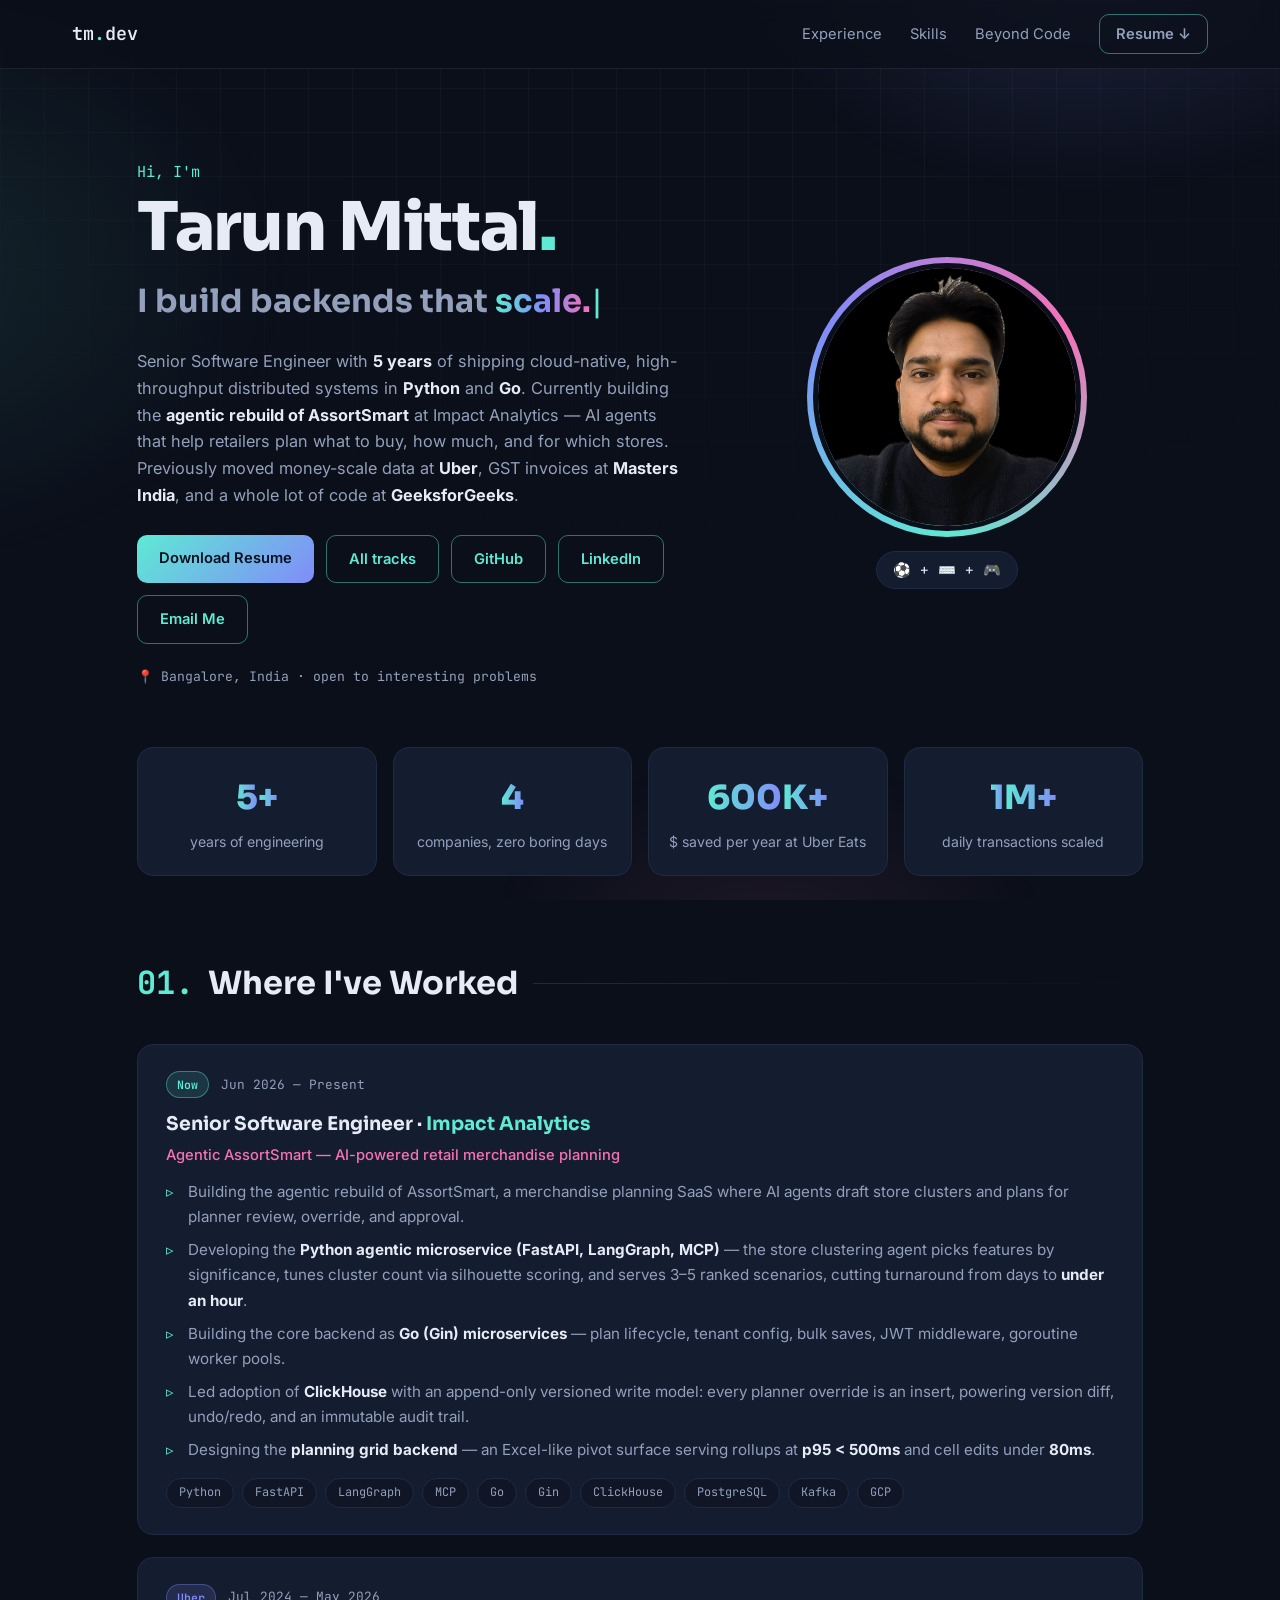
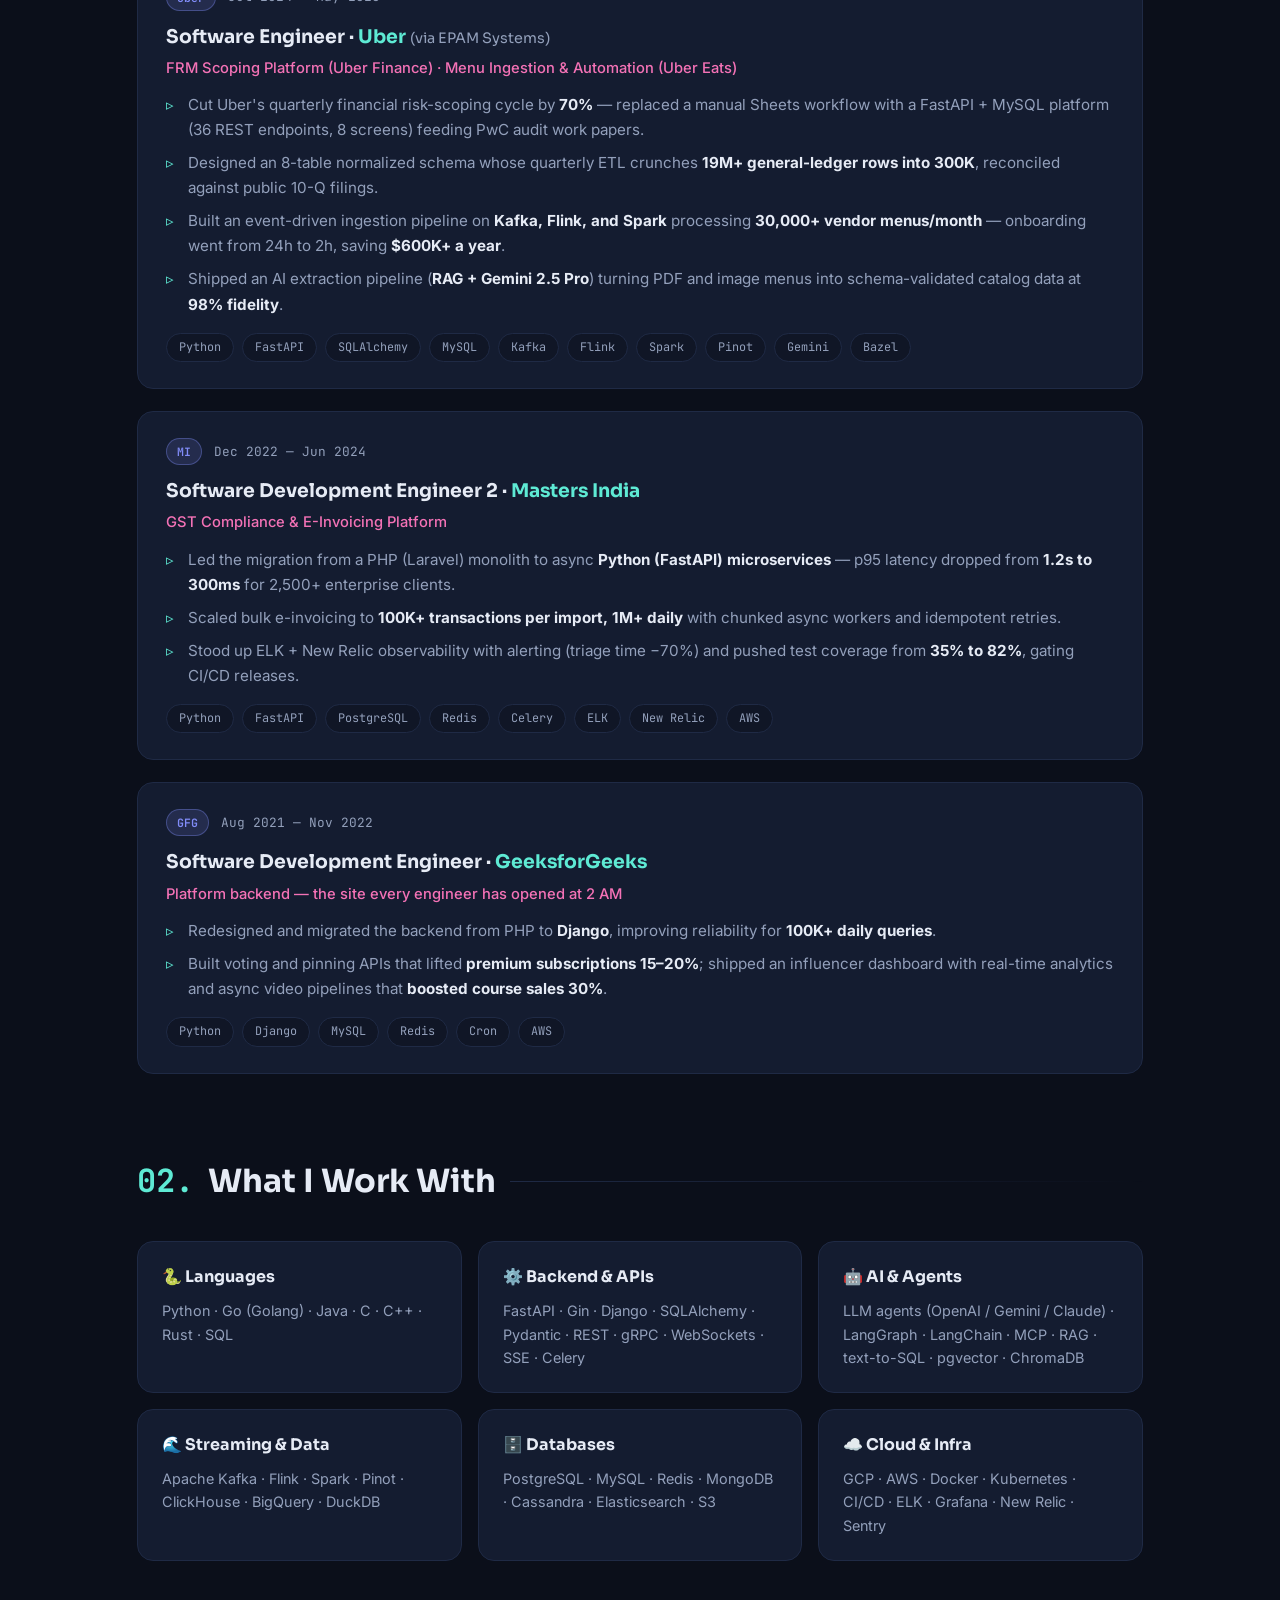
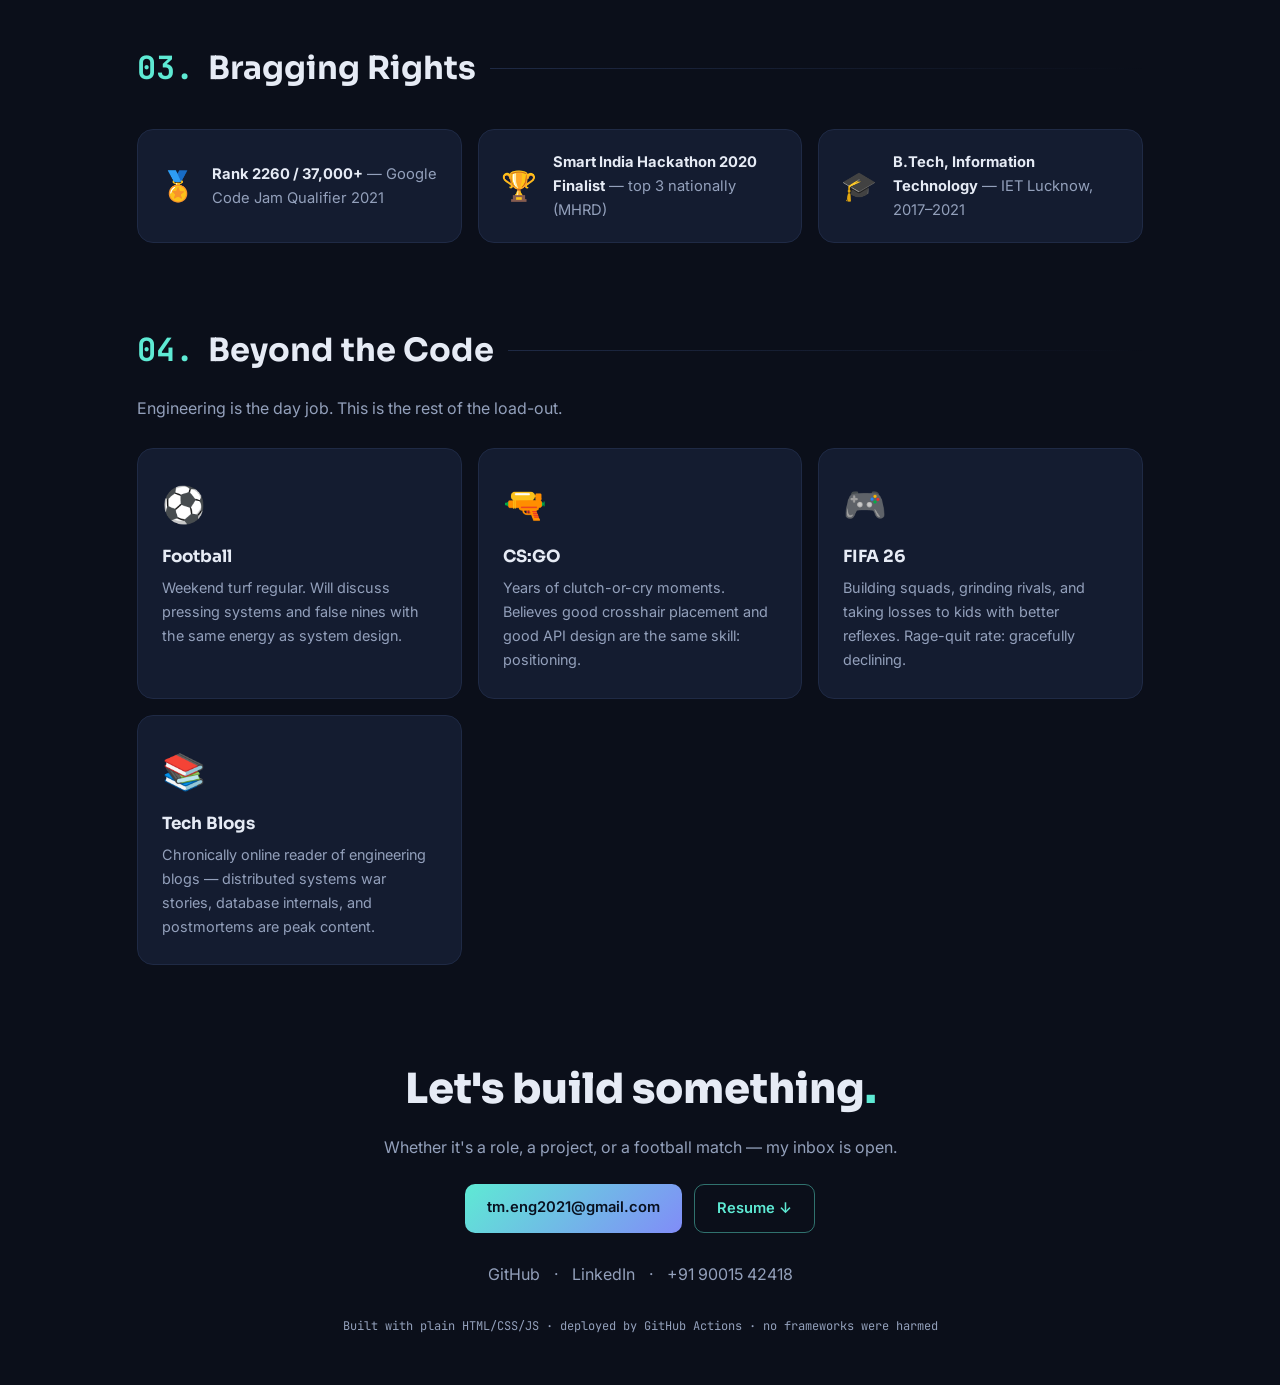
==== index.html @ 036f9948 "Sync personal site resumes with v2, Java, and PyGo XYZ. Refresh the main download to the hardened v2" ====
<!DOCTYPE html>
<html lang="en">
<head>
  <meta charset="UTF-8" />
  <meta name="viewport" content="width=device-width, initial-scale=1.0" />
  <title>Tarun Mittal — Senior Software Engineer</title>
  <meta name="description" content="Tarun Mittal, Senior Software Engineer. Python & Go microservices, event-driven systems, agentic AI. Building the agentic rebuild of AssortSmart at Impact Analytics. Previously Uber, Masters India, GeeksforGeeks." />
  <meta property="og:title" content="Tarun Mittal — Senior Software Engineer" />
  <meta property="og:description" content="Python & Go microservices, distributed systems, agentic AI. Football on weekends, CS:GO at night." />
  <meta property="og:type" content="website" />
  <link rel="preconnect" href="https://fonts.googleapis.com" />
  <link rel="preconnect" href="https://fonts.gstatic.com" crossorigin />
  <link href="https://fonts.googleapis.com/css2?family=Sora:wght@400;600;700;800&family=Inter:wght@400;500;600&family=JetBrains+Mono:wght@400;600&display=swap" rel="stylesheet" />
  <link rel="stylesheet" href="styles.css" />
  <link rel="icon" href="data:image/svg+xml,<svg xmlns='http://www.w3.org/2000/svg' viewBox='0 0 100 100'><text y='.9em' font-size='90'>⚡</text></svg>" />
</head>
<body>
  <div class="bg-mesh" aria-hidden="true"></div>

  <!-- ============ NAV ============ -->
  <nav class="nav">
    <a href="#top" class="nav-logo mono">tm<span class="accent">.</span>dev</a>
    <div class="nav-links">
      <a href="#experience">Experience</a>
      <a href="#skills">Skills</a>
      <a href="#beyond">Beyond Code</a>
      <a href="assets/Tarun_Mittal_Resume.pdf" download="Tarun_Mittal_SSE_5yr_v2.pdf" class="btn btn-small">Resume ↓</a>
    </div>
  </nav>

  <!-- ============ HERO ============ -->
  <header class="hero" id="top">
    <div class="hero-text reveal">
      <p class="mono kicker">Hi, I'm</p>
      <h1>Tarun Mittal<span class="accent">.</span></h1>
      <h2 class="hero-sub">I build backends that <span class="gradient-text" id="typed">scale</span><span class="cursor">|</span></h2>
      <p class="hero-blurb">
        Senior Software Engineer with <strong>5 years</strong> of shipping cloud-native, high-throughput
        distributed systems in <strong>Python</strong> and <strong>Go</strong>. Currently building the
        <strong>agentic rebuild of AssortSmart</strong> at Impact Analytics — AI agents that help retailers
        plan what to buy, how much, and for which stores. Previously moved money-scale data at
        <strong>Uber</strong>, GST invoices at <strong>Masters India</strong>, and a whole lot of
        code at <strong>GeeksforGeeks</strong>.
      </p>
      <div class="hero-cta">
        <a class="btn btn-primary" href="assets/Tarun_Mittal_Resume.pdf" download="Tarun_Mittal_SSE_5yr_v2.pdf">Download Resume</a>
        <a class="btn" href="https://tm-dev-pro.github.io/final-resume/" target="_blank" rel="noopener">All tracks</a>
        <a class="btn" href="https://github.com/TM-DEV-PRO" target="_blank" rel="noopener">GitHub</a>
        <a class="btn" href="https://www.linkedin.com/in/t-mittal/" target="_blank" rel="noopener">LinkedIn</a>
        <a class="btn" href="mailto:tm.eng2021@gmail.com">Email Me</a>
      </div>
      <p class="mono hero-loc">📍 Bangalore, India · open to interesting problems</p>
    </div>
    <div class="hero-photo reveal">
      <div class="photo-ring">
        <img src="assets/profile.jpg" alt="Tarun Mittal" onerror="this.onerror=null;this.src='assets/avatar.svg'" />
      </div>
      <div class="photo-badge mono">⚽ + ⌨️ + 🎮</div>
    </div>
  </header>

  <!-- ============ STATS STRIP ============ -->
  <section class="stats reveal">
    <div class="stat"><span class="stat-num" data-count="5">0</span><span class="stat-plus">+</span><p>years of engineering</p></div>
    <div class="stat"><span class="stat-num" data-count="4">0</span><p>companies, zero boring days</p></div>
    <div class="stat"><span class="stat-num" data-count="600">0</span><span class="stat-plus">K+</span><p>$ saved per year at Uber Eats</p></div>
    <div class="stat"><span class="stat-num" data-count="1">0</span><span class="stat-plus">M+</span><p>daily transactions scaled</p></div>
  </section>

  <!-- ============ EXPERIENCE ============ -->
  <section id="experience" class="section">
    <h3 class="section-title"><span class="mono accent">01.</span> Where I've Worked</h3>

    <div class="timeline">

      <article class="tl-card reveal">
        <div class="tl-meta">
          <span class="tl-badge current">Now</span>
          <span class="mono tl-date">Jun 2026 — Present</span>
        </div>
        <h4>Senior Software Engineer · <span class="accent">Impact Analytics</span></h4>
        <p class="tl-project">Agentic AssortSmart — AI-powered retail merchandise planning</p>
        <ul>
          <li>Building the agentic rebuild of AssortSmart, a merchandise planning SaaS where AI agents draft store clusters and plans for planner review, override, and approval.</li>
          <li>Developing the <strong>Python agentic microservice (FastAPI, LangGraph, MCP)</strong> — the store clustering agent picks features by significance, tunes cluster count via silhouette scoring, and serves 3–5 ranked scenarios, cutting turnaround from days to <strong>under an hour</strong>.</li>
          <li>Building the core backend as <strong>Go (Gin) microservices</strong> — plan lifecycle, tenant config, bulk saves, JWT middleware, goroutine worker pools.</li>
          <li>Led adoption of <strong>ClickHouse</strong> with an append-only versioned write model: every planner override is an insert, powering version diff, undo/redo, and an immutable audit trail.</li>
          <li>Designing the <strong>planning grid backend</strong> — an Excel-like pivot surface serving rollups at <strong>p95 &lt; 500ms</strong> and cell edits under <strong>80ms</strong>.</li>
        </ul>
        <div class="chips">
          <span>Python</span><span>FastAPI</span><span>LangGraph</span><span>MCP</span><span>Go</span><span>Gin</span><span>ClickHouse</span><span>PostgreSQL</span><span>Kafka</span><span>GCP</span>
        </div>
      </article>

      <article class="tl-card reveal">
        <div class="tl-meta">
          <span class="tl-badge">Uber</span>
          <span class="mono tl-date">Jul 2024 — May 2026</span>
        </div>
        <h4>Software Engineer · <span class="accent">Uber</span> <span class="tl-via">(via EPAM Systems)</span></h4>
        <p class="tl-project">FRM Scoping Platform (Uber Finance) · Menu Ingestion &amp; Automation (Uber Eats)</p>
        <ul>
          <li>Cut Uber's quarterly financial risk-scoping cycle by <strong>70%</strong> — replaced a manual Sheets workflow with a FastAPI + MySQL platform (36 REST endpoints, 8 screens) feeding PwC audit work papers.</li>
          <li>Designed an 8-table normalized schema whose quarterly ETL crunches <strong>19M+ general-ledger rows into 300K</strong>, reconciled against public 10-Q filings.</li>
          <li>Built an event-driven ingestion pipeline on <strong>Kafka, Flink, and Spark</strong> processing <strong>30,000+ vendor menus/month</strong> — onboarding went from 24h to 2h, saving <strong>$600K+ a year</strong>.</li>
          <li>Shipped an AI extraction pipeline (<strong>RAG + Gemini 2.5 Pro</strong>) turning PDF and image menus into schema-validated catalog data at <strong>98% fidelity</strong>.</li>
        </ul>
        <div class="chips">
          <span>Python</span><span>FastAPI</span><span>SQLAlchemy</span><span>MySQL</span><span>Kafka</span><span>Flink</span><span>Spark</span><span>Pinot</span><span>Gemini</span><span>Bazel</span>
        </div>
      </article>

      <article class="tl-card reveal">
        <div class="tl-meta">
          <span class="tl-badge">MI</span>
          <span class="mono tl-date">Dec 2022 — Jun 2024</span>
        </div>
        <h4>Software Development Engineer 2 · <span class="accent">Masters India</span></h4>
        <p class="tl-project">GST Compliance &amp; E-Invoicing Platform</p>
        <ul>
          <li>Led the migration from a PHP (Laravel) monolith to async <strong>Python (FastAPI) microservices</strong> — p95 latency dropped from <strong>1.2s to 300ms</strong> for 2,500+ enterprise clients.</li>
          <li>Scaled bulk e-invoicing to <strong>100K+ transactions per import, 1M+ daily</strong> with chunked async workers and idempotent retries.</li>
          <li>Stood up ELK + New Relic observability with alerting (triage time −70%) and pushed test coverage from <strong>35% to 82%</strong>, gating CI/CD releases.</li>
        </ul>
        <div class="chips">
          <span>Python</span><span>FastAPI</span><span>PostgreSQL</span><span>Redis</span><span>Celery</span><span>ELK</span><span>New Relic</span><span>AWS</span>
        </div>
      </article>

      <article class="tl-card reveal">
        <div class="tl-meta">
          <span class="tl-badge">GFG</span>
          <span class="mono tl-date">Aug 2021 — Nov 2022</span>
        </div>
        <h4>Software Development Engineer · <span class="accent">GeeksforGeeks</span></h4>
        <p class="tl-project">Platform backend — the site every engineer has opened at 2 AM</p>
        <ul>
          <li>Redesigned and migrated the backend from PHP to <strong>Django</strong>, improving reliability for <strong>100K+ daily queries</strong>.</li>
          <li>Built voting and pinning APIs that lifted <strong>premium subscriptions 15–20%</strong>; shipped an influencer dashboard with real-time analytics and async video pipelines that <strong>boosted course sales 30%</strong>.</li>
        </ul>
        <div class="chips">
          <span>Python</span><span>Django</span><span>MySQL</span><span>Redis</span><span>Cron</span><span>AWS</span>
        </div>
      </article>

    </div>
  </section>

  <!-- ============ SKILLS ============ -->
  <section id="skills" class="section">
    <h3 class="section-title"><span class="mono accent">02.</span> What I Work With</h3>
    <div class="skills-grid">
      <div class="skill-card reveal">
        <h5>🐍 Languages</h5>
        <p>Python · Go (Golang) · Java · C · C++ · Rust · SQL</p>
      </div>
      <div class="skill-card reveal">
        <h5>⚙️ Backend &amp; APIs</h5>
        <p>FastAPI · Gin · Django · SQLAlchemy · Pydantic · REST · gRPC · WebSockets · SSE · Celery</p>
      </div>
      <div class="skill-card reveal">
        <h5>🤖 AI &amp; Agents</h5>
        <p>LLM agents (OpenAI / Gemini / Claude) · LangGraph · LangChain · MCP · RAG · text-to-SQL · pgvector · ChromaDB</p>
      </div>
      <div class="skill-card reveal">
        <h5>🌊 Streaming &amp; Data</h5>
        <p>Apache Kafka · Flink · Spark · Pinot · ClickHouse · BigQuery · DuckDB</p>
      </div>
      <div class="skill-card reveal">
        <h5>🗄️ Databases</h5>
        <p>PostgreSQL · MySQL · Redis · MongoDB · Cassandra · Elasticsearch · S3</p>
      </div>
      <div class="skill-card reveal">
        <h5>☁️ Cloud &amp; Infra</h5>
        <p>GCP · AWS · Docker · Kubernetes · CI/CD · ELK · Grafana · New Relic · Sentry</p>
      </div>
    </div>
  </section>

  <!-- ============ ACHIEVEMENTS ============ -->
  <section class="section">
    <h3 class="section-title"><span class="mono accent">03.</span> Bragging Rights</h3>
    <div class="achievements">
      <div class="ach-card reveal">
        <span class="ach-emoji">🏅</span>
        <p><strong>Rank 2260 / 37,000+</strong> — Google Code Jam Qualifier 2021</p>
      </div>
      <div class="ach-card reveal">
        <span class="ach-emoji">🏆</span>
        <p><strong>Smart India Hackathon 2020 Finalist</strong> — top 3 nationally (MHRD)</p>
      </div>
      <div class="ach-card reveal">
        <span class="ach-emoji">🎓</span>
        <p><strong>B.Tech, Information Technology</strong> — IET Lucknow, 2017–2021</p>
      </div>
    </div>
  </section>

  <!-- ============ BEYOND CODE ============ -->
  <section id="beyond" class="section">
    <h3 class="section-title"><span class="mono accent">04.</span> Beyond the Code</h3>
    <p class="beyond-intro reveal">Engineering is the day job. This is the rest of the load-out.</p>
    <div class="hobby-grid">
      <div class="hobby-card reveal">
        <span class="hobby-emoji">⚽</span>
        <h5>Football</h5>
        <p>Weekend turf regular. Will discuss pressing systems and false nines with the same energy as system design.</p>
      </div>
      <div class="hobby-card reveal">
        <span class="hobby-emoji">🔫</span>
        <h5>CS:GO</h5>
        <p>Years of clutch-or-cry moments. Believes good crosshair placement and good API design are the same skill: positioning.</p>
      </div>
      <div class="hobby-card reveal">
        <span class="hobby-emoji">🎮</span>
        <h5>FIFA 26</h5>
        <p>Building squads, grinding rivals, and taking losses to kids with better reflexes. Rage-quit rate: gracefully declining.</p>
      </div>
      <div class="hobby-card reveal">
        <span class="hobby-emoji">📚</span>
        <h5>Tech Blogs</h5>
        <p>Chronically online reader of engineering blogs — distributed systems war stories, database internals, and postmortems are peak content.</p>
      </div>
    </div>
  </section>

  <!-- ============ CONTACT / FOOTER ============ -->
  <footer class="footer" id="contact">
    <h3 class="footer-title reveal">Let's build something<span class="accent">.</span></h3>
    <p class="reveal">Whether it's a role, a project, or a football match — my inbox is open.</p>
    <div class="hero-cta reveal">
      <a class="btn btn-primary" href="mailto:tm.eng2021@gmail.com">tm.eng2021@gmail.com</a>
      <a class="btn" href="assets/Tarun_Mittal_Resume.pdf" download="Tarun_Mittal_SSE_5yr_v2.pdf">Resume ↓</a>
    </div>
    <div class="footer-links">
      <a href="https://github.com/TM-DEV-PRO" target="_blank" rel="noopener">GitHub</a>
      <span>·</span>
      <a href="https://www.linkedin.com/in/t-mittal/" target="_blank" rel="noopener">LinkedIn</a>
      <span>·</span>
      <a href="tel:+919001542418">+91 90015 42418</a>
    </div>
    <p class="mono footer-note">Built with plain HTML/CSS/JS · deployed by GitHub Actions · no frameworks were harmed</p>
  </footer>

  <script src="script.js"></script>
</body>
</html>
---- styles.css ----
/* ============ TOKENS ============ */
:root {
  --bg: #0b0f1a;
  --bg-soft: #101626;
  --card: #141c30;
  --card-edge: #1f2a45;
  --text: #e6ebf5;
  --muted: #93a0bb;
  --accent: #5eead4;
  --accent-2: #818cf8;
  --accent-3: #f472b6;
  --radius: 16px;
  --font-display: "Sora", sans-serif;
  --font-body: "Inter", sans-serif;
  --font-mono: "JetBrains Mono", monospace;
}

* { margin: 0; padding: 0; box-sizing: border-box; }

html { scroll-behavior: smooth; }

body {
  background: var(--bg);
  color: var(--text);
  font-family: var(--font-body);
  line-height: 1.65;
  overflow-x: hidden;
}

.mono { font-family: var(--font-mono); }
.accent { color: var(--accent); }

.gradient-text {
  background: linear-gradient(90deg, var(--accent), var(--accent-2), var(--accent-3));
  -webkit-background-clip: text;
  background-clip: text;
  color: transparent;
}

/* ============ BACKGROUND MESH ============ */
.bg-mesh {
  position: fixed;
  inset: 0;
  z-index: -1;
  background:
    radial-gradient(600px 400px at 85% -5%, rgba(129, 140, 248, 0.16), transparent 60%),
    radial-gradient(700px 500px at -10% 30%, rgba(94, 234, 212, 0.10), transparent 60%),
    radial-gradient(500px 400px at 60% 110%, rgba(244, 114, 182, 0.10), transparent 60%);
}
.bg-mesh::after {
  content: "";
  position: absolute;
  inset: 0;
  background-image:
    linear-gradient(rgba(147, 160, 187, 0.05) 1px, transparent 1px),
    linear-gradient(90deg, rgba(147, 160, 187, 0.05) 1px, transparent 1px);
  background-size: 44px 44px;
  mask-image: radial-gradient(ellipse 80% 60% at 50% 0%, black 40%, transparent 100%);
}

/* ============ NAV ============ */
.nav {
  position: sticky;
  top: 0;
  z-index: 50;
  display: flex;
  justify-content: space-between;
  align-items: center;
  padding: 14px clamp(20px, 6vw, 72px);
  background: rgba(11, 15, 26, 0.75);
  backdrop-filter: blur(12px);
  border-bottom: 1px solid rgba(147, 160, 187, 0.12);
}
.nav-logo {
  font-size: 1.15rem;
  font-weight: 600;
  color: var(--text);
  text-decoration: none;
}
.nav-links {
  display: flex;
  align-items: center;
  gap: clamp(12px, 3vw, 28px);
}
.nav-links a {
  color: var(--muted);
  text-decoration: none;
  font-size: 0.92rem;
  transition: color 0.2s;
}
.nav-links a:hover { color: var(--accent); }

/* ============ BUTTONS ============ */
.btn {
  display: inline-block;
  padding: 11px 22px;
  border: 1px solid rgba(94, 234, 212, 0.45);
  border-radius: 10px;
  color: var(--accent);
  text-decoration: none;
  font-weight: 600;
  font-size: 0.92rem;
  transition: transform 0.15s, background 0.2s, box-shadow 0.2s;
}
.btn:hover {
  background: rgba(94, 234, 212, 0.08);
  transform: translateY(-2px);
  box-shadow: 0 8px 24px rgba(94, 234, 212, 0.12);
}
.btn-primary {
  background: linear-gradient(135deg, var(--accent), var(--accent-2));
  color: #08101f;
  border: none;
}
.btn-primary:hover { background: linear-gradient(135deg, var(--accent), var(--accent-2)); filter: brightness(1.1); }
.btn-small { padding: 7px 16px; font-size: 0.85rem; }

/* ============ HERO ============ */
.hero {
  display: grid;
  grid-template-columns: 1.4fr 1fr;
  gap: clamp(24px, 5vw, 64px);
  align-items: center;
  max-width: 1150px;
  margin: 0 auto;
  padding: clamp(56px, 10vh, 110px) clamp(20px, 6vw, 72px) 40px;
}
.kicker { color: var(--accent); font-size: 0.95rem; margin-bottom: 8px; }
.hero h1 {
  font-family: var(--font-display);
  font-size: clamp(2.6rem, 6vw, 4.2rem);
  font-weight: 800;
  letter-spacing: -0.02em;
  line-height: 1.05;
}
.hero-sub {
  font-family: var(--font-display);
  font-size: clamp(1.3rem, 3vw, 2rem);
  font-weight: 700;
  color: var(--muted);
  margin: 12px 0 20px;
}
.cursor { color: var(--accent); animation: blink 1s steps(1) infinite; font-weight: 400; }
@keyframes blink { 50% { opacity: 0; } }
.hero-blurb { color: var(--muted); max-width: 620px; font-size: 1.02rem; }
.hero-blurb strong { color: var(--text); }
.hero-cta { display: flex; flex-wrap: wrap; gap: 12px; margin-top: 26px; }
.hero-loc { color: var(--muted); font-size: 0.82rem; margin-top: 22px; }

.hero-photo { display: flex; flex-direction: column; align-items: center; gap: 14px; }
.photo-ring {
  width: clamp(200px, 24vw, 280px);
  height: clamp(200px, 24vw, 280px);
  border-radius: 50%;
  padding: 6px;
  background: conic-gradient(from 180deg, var(--accent), var(--accent-2), var(--accent-3), var(--accent));
  animation: spin-slow 14s linear infinite;
}
@keyframes spin-slow { to { transform: rotate(360deg); } }
.photo-ring img {
  width: 100%;
  height: 100%;
  object-fit: cover;
  border-radius: 50%;
  border: 5px solid var(--bg);
  display: block;
  animation: spin-slow 14s linear infinite reverse;
}
.photo-badge {
  font-size: 0.9rem;
  padding: 6px 16px;
  border-radius: 999px;
  background: var(--card);
  border: 1px solid var(--card-edge);
}

/* ============ STATS ============ */
.stats {
  display: grid;
  grid-template-columns: repeat(auto-fit, minmax(180px, 1fr));
  gap: 16px;
  max-width: 1150px;
  margin: 20px auto 0;
  padding: 0 clamp(20px, 6vw, 72px);
}
.stat {
  background: var(--card);
  border: 1px solid var(--card-edge);
  border-radius: var(--radius);
  padding: 22px 20px;
  text-align: center;
}
.stat-num, .stat-plus {
  font-family: var(--font-display);
  font-size: 2.1rem;
  font-weight: 800;
  background: linear-gradient(90deg, var(--accent), var(--accent-2));
  -webkit-background-clip: text;
  background-clip: text;
  color: transparent;
}
.stat p { color: var(--muted); font-size: 0.88rem; margin-top: 4px; }

/* ============ SECTIONS ============ */
.section {
  max-width: 1150px;
  margin: 0 auto;
  padding: clamp(48px, 9vh, 96px) clamp(20px, 6vw, 72px) 0;
}
.section-title {
  font-family: var(--font-display);
  font-size: clamp(1.5rem, 3vw, 2rem);
  font-weight: 700;
  margin-bottom: 34px;
  display: flex;
  align-items: center;
  gap: 14px;
}
.section-title::after {
  content: "";
  flex: 1;
  height: 1px;
  background: linear-gradient(90deg, var(--card-edge), transparent);
}

/* ============ TIMELINE ============ */
.timeline { display: flex; flex-direction: column; gap: 22px; position: relative; }
.tl-card {
  background: var(--card);
  border: 1px solid var(--card-edge);
  border-radius: var(--radius);
  padding: 26px 28px;
  transition: transform 0.2s, border-color 0.2s, box-shadow 0.2s;
}
.tl-card:hover {
  transform: translateY(-3px);
  border-color: rgba(94, 234, 212, 0.4);
  box-shadow: 0 14px 40px rgba(0, 0, 0, 0.35);
}
.tl-meta { display: flex; align-items: center; gap: 12px; margin-bottom: 10px; }
.tl-badge {
  font-family: var(--font-mono);
  font-size: 0.72rem;
  font-weight: 600;
  padding: 3px 10px;
  border-radius: 999px;
  background: rgba(129, 140, 248, 0.15);
  color: var(--accent-2);
  border: 1px solid rgba(129, 140, 248, 0.35);
}
.tl-badge.current {
  background: rgba(94, 234, 212, 0.12);
  color: var(--accent);
  border-color: rgba(94, 234, 212, 0.4);
}
.tl-date { color: var(--muted); font-size: 0.8rem; }
.tl-card h4 { font-family: var(--font-display); font-size: 1.18rem; font-weight: 700; }
.tl-via { color: var(--muted); font-weight: 400; font-size: 0.9rem; }
.tl-project { color: var(--accent-3); font-size: 0.92rem; margin: 4px 0 12px; font-weight: 500; }
.tl-card ul { list-style: none; display: flex; flex-direction: column; gap: 8px; }
.tl-card li {
  color: var(--muted);
  font-size: 0.95rem;
  padding-left: 22px;
  position: relative;
}
.tl-card li::before {
  content: "▹";
  position: absolute;
  left: 0;
  color: var(--accent);
}
.tl-card li strong { color: var(--text); }

.chips { display: flex; flex-wrap: wrap; gap: 8px; margin-top: 16px; }
.chips span {
  font-family: var(--font-mono);
  font-size: 0.74rem;
  padding: 4px 12px;
  border-radius: 999px;
  background: var(--bg-soft);
  border: 1px solid var(--card-edge);
  color: var(--muted);
  transition: color 0.2s, border-color 0.2s;
}
.chips span:hover { color: var(--accent); border-color: rgba(94, 234, 212, 0.4); }

/* ============ SKILLS ============ */
.skills-grid {
  display: grid;
  grid-template-columns: repeat(auto-fit, minmax(300px, 1fr));
  gap: 16px;
}
.skill-card {
  background: var(--card);
  border: 1px solid var(--card-edge);
  border-radius: var(--radius);
  padding: 22px 24px;
  transition: transform 0.2s, border-color 0.2s;
}
.skill-card:hover { transform: translateY(-3px); border-color: rgba(129, 140, 248, 0.45); }
.skill-card h5 { font-family: var(--font-display); font-size: 1rem; margin-bottom: 8px; }
.skill-card p { color: var(--muted); font-size: 0.9rem; }

/* ============ ACHIEVEMENTS ============ */
.achievements {
  display: grid;
  grid-template-columns: repeat(auto-fit, minmax(280px, 1fr));
  gap: 16px;
}
.ach-card {
  display: flex;
  align-items: center;
  gap: 16px;
  background: var(--card);
  border: 1px solid var(--card-edge);
  border-radius: var(--radius);
  padding: 20px 22px;
  transition: transform 0.2s, border-color 0.2s;
}
.ach-card:hover { transform: translateY(-3px); border-color: rgba(244, 114, 182, 0.45); }
.ach-emoji { font-size: 1.8rem; }
.ach-card p { color: var(--muted); font-size: 0.92rem; }
.ach-card strong { color: var(--text); }

/* ============ HOBBIES ============ */
.beyond-intro { color: var(--muted); margin: -16px 0 26px; }
.hobby-grid {
  display: grid;
  grid-template-columns: repeat(auto-fit, minmax(240px, 1fr));
  gap: 16px;
}
.hobby-card {
  background: var(--card);
  border: 1px solid var(--card-edge);
  border-radius: var(--radius);
  padding: 26px 24px;
  transition: transform 0.25s, border-color 0.25s, box-shadow 0.25s;
}
.hobby-card:hover {
  transform: translateY(-5px) rotate(-0.5deg);
  border-color: rgba(94, 234, 212, 0.45);
  box-shadow: 0 16px 40px rgba(0, 0, 0, 0.35);
}
.hobby-emoji { font-size: 2.2rem; display: block; margin-bottom: 10px; }
.hobby-card h5 { font-family: var(--font-display); font-size: 1.05rem; margin-bottom: 6px; }
.hobby-card p { color: var(--muted); font-size: 0.9rem; }

/* ============ FOOTER ============ */
.footer {
  max-width: 1150px;
  margin: 0 auto;
  padding: clamp(56px, 10vh, 110px) clamp(20px, 6vw, 72px) 48px;
  text-align: center;
}
.footer-title {
  font-family: var(--font-display);
  font-size: clamp(1.8rem, 4vw, 2.6rem);
  font-weight: 800;
  margin-bottom: 10px;
}
.footer > p { color: var(--muted); }
.footer .hero-cta { justify-content: center; margin-top: 24px; }
.footer-links {
  display: flex;
  justify-content: center;
  gap: 14px;
  margin-top: 28px;
  color: var(--muted);
}
.footer-links a { color: var(--muted); text-decoration: none; transition: color 0.2s; }
.footer-links a:hover { color: var(--accent); }
.footer-note { color: rgba(147, 160, 187, 0.5); font-size: 0.75rem; margin-top: 30px; }

/* ============ REVEAL ANIMATION ============ */
.reveal {
  opacity: 0;
  transform: translateY(24px);
  transition: opacity 0.6s ease, transform 0.6s ease;
}
.reveal.visible { opacity: 1; transform: none; }

@media (prefers-reduced-motion: reduce) {
  .reveal { opacity: 1; transform: none; transition: none; }
  .photo-ring, .photo-ring img { animation: none; }
  html { scroll-behavior: auto; }
}

/* ============ RESPONSIVE ============ */
@media (max-width: 820px) {
  .hero { grid-template-columns: 1fr; text-align: center; padding-top: 48px; }
  .hero-blurb { margin: 0 auto; }
  .hero-cta { justify-content: center; }
  .hero-photo { order: -1; }
  .nav-links a:not(.btn) { display: none; }
}
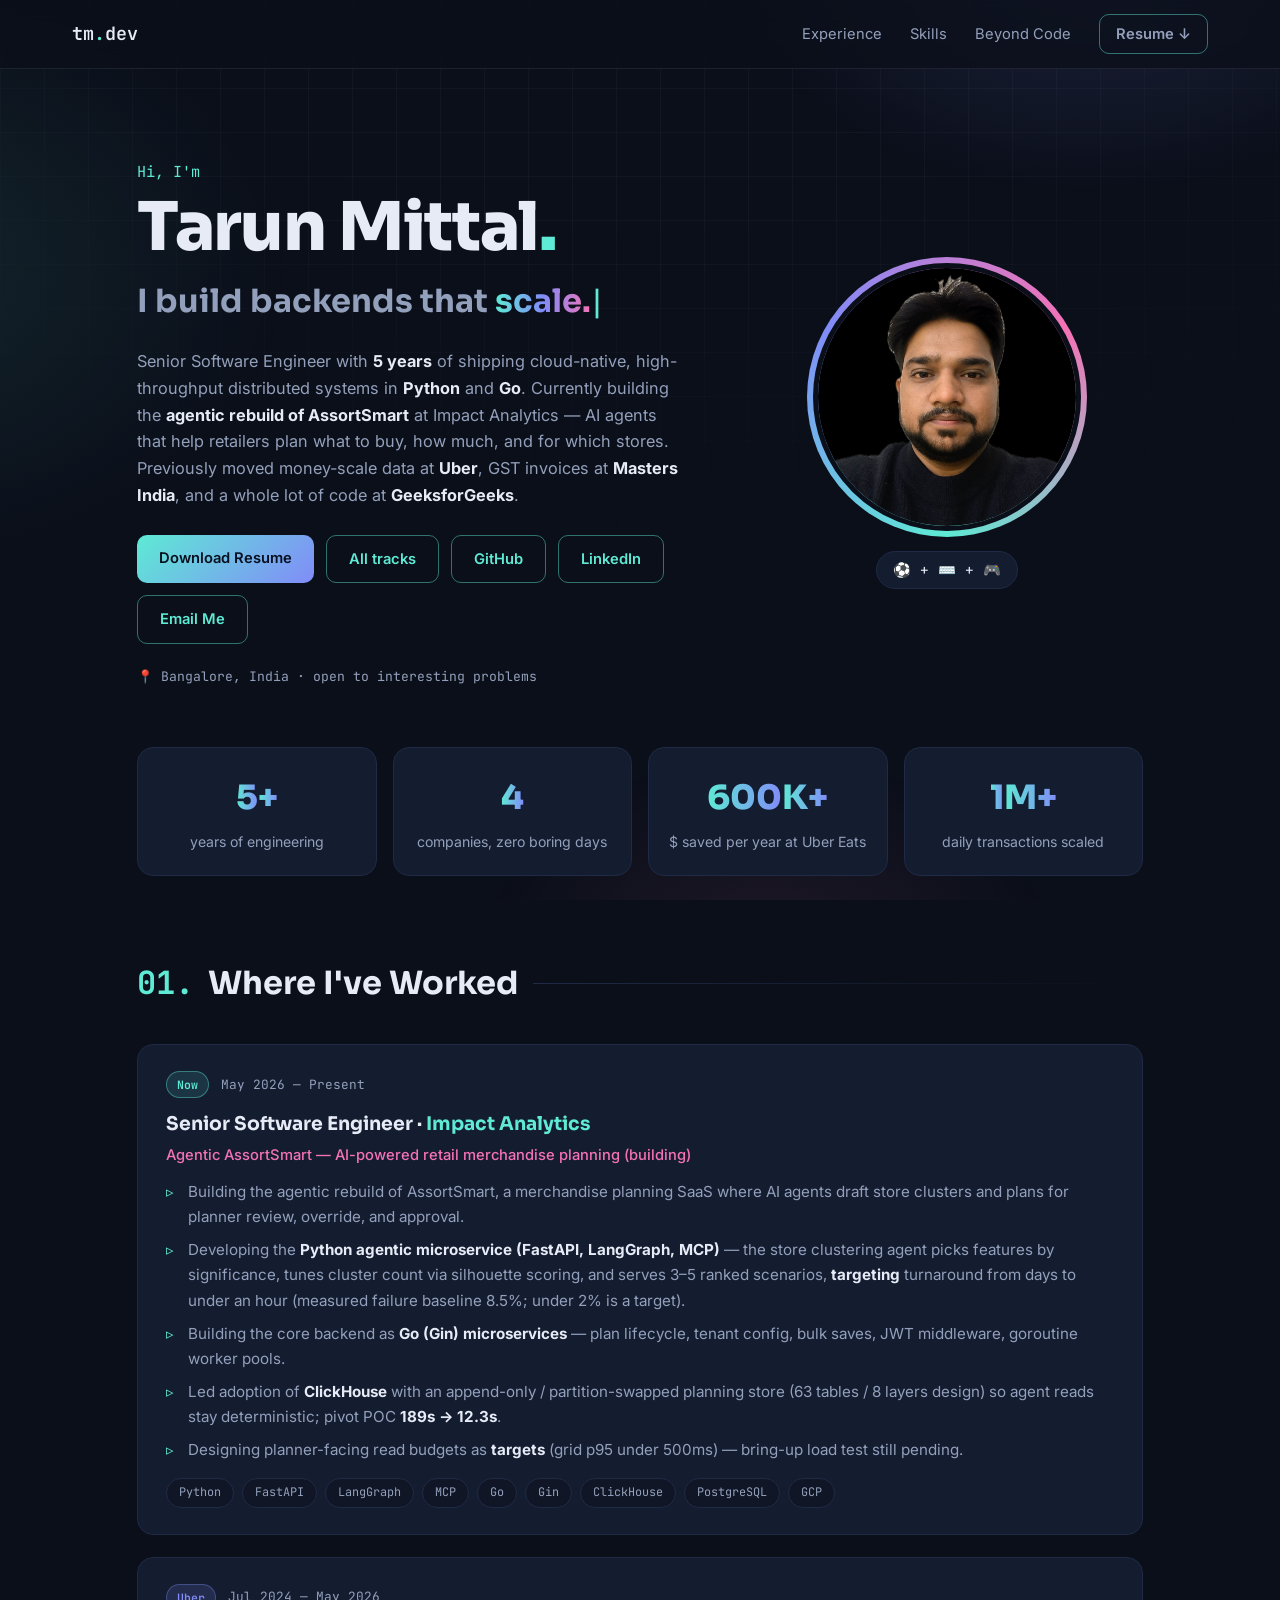
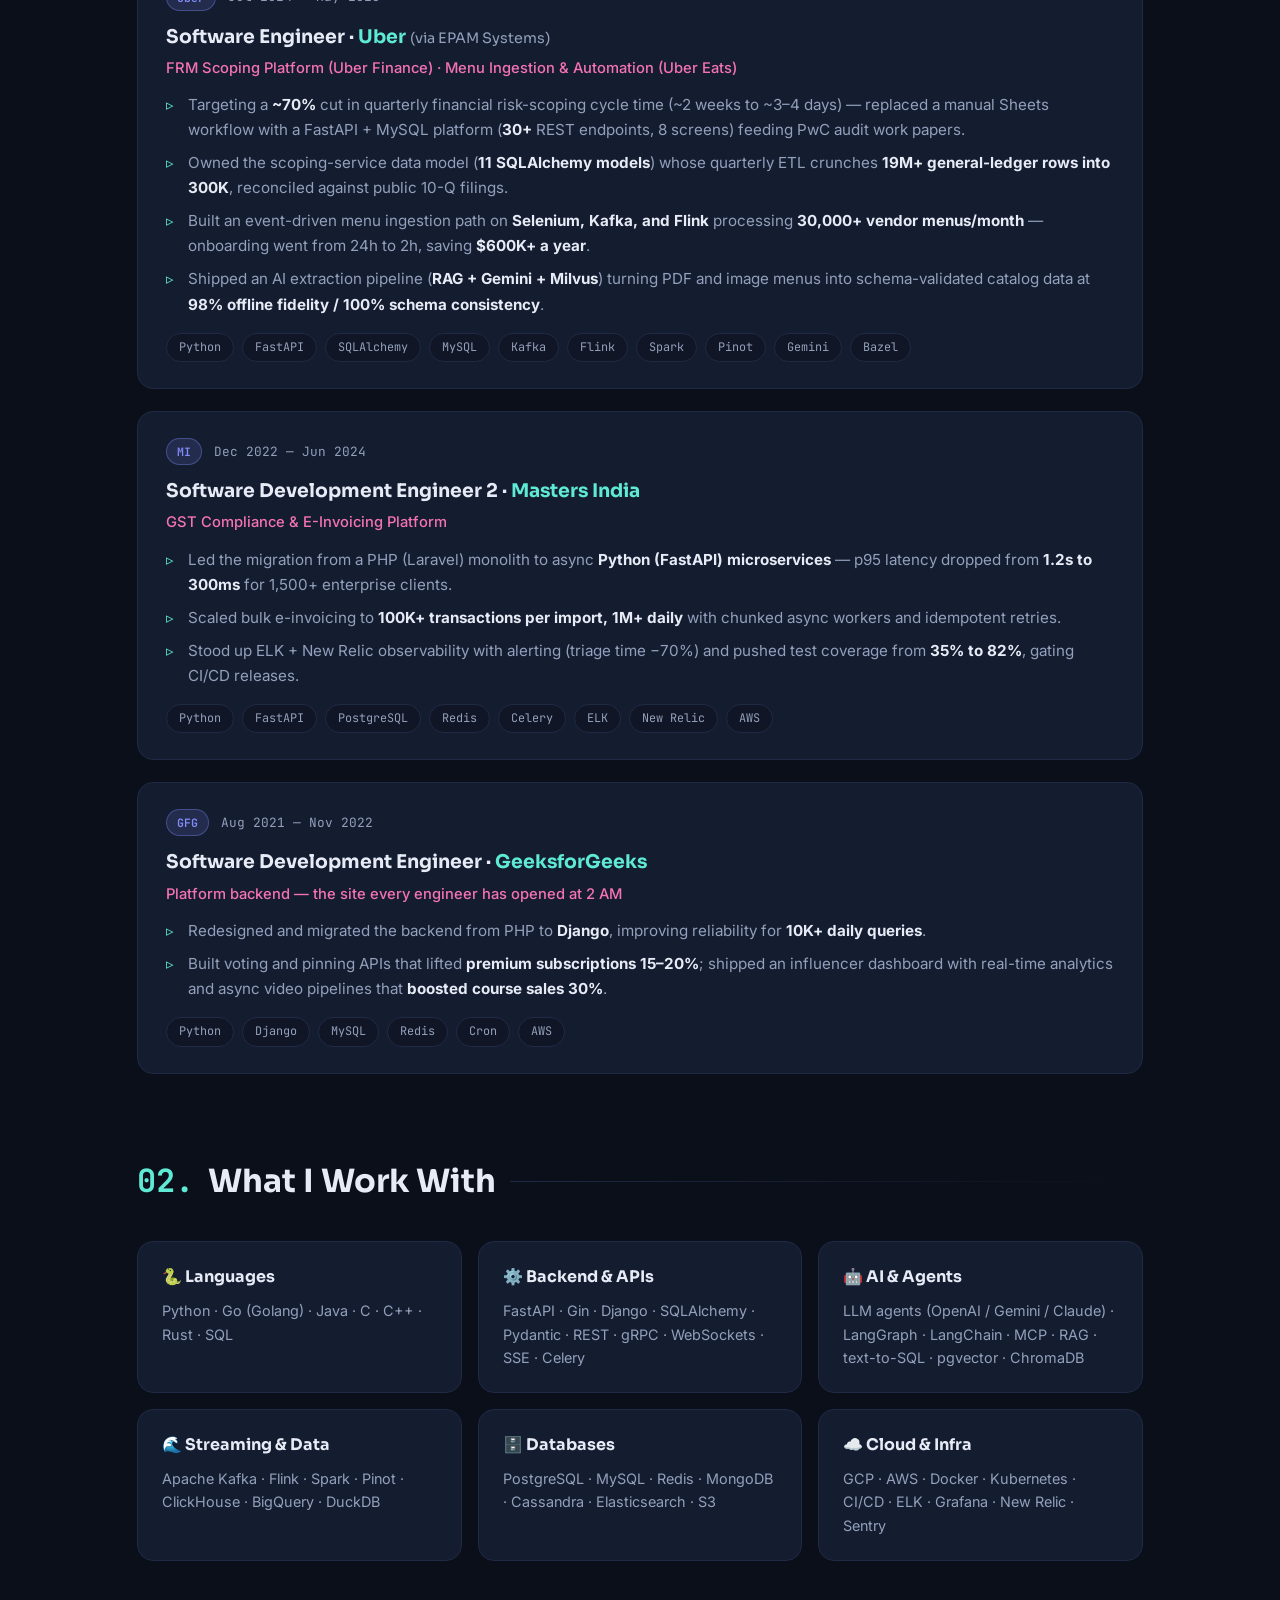
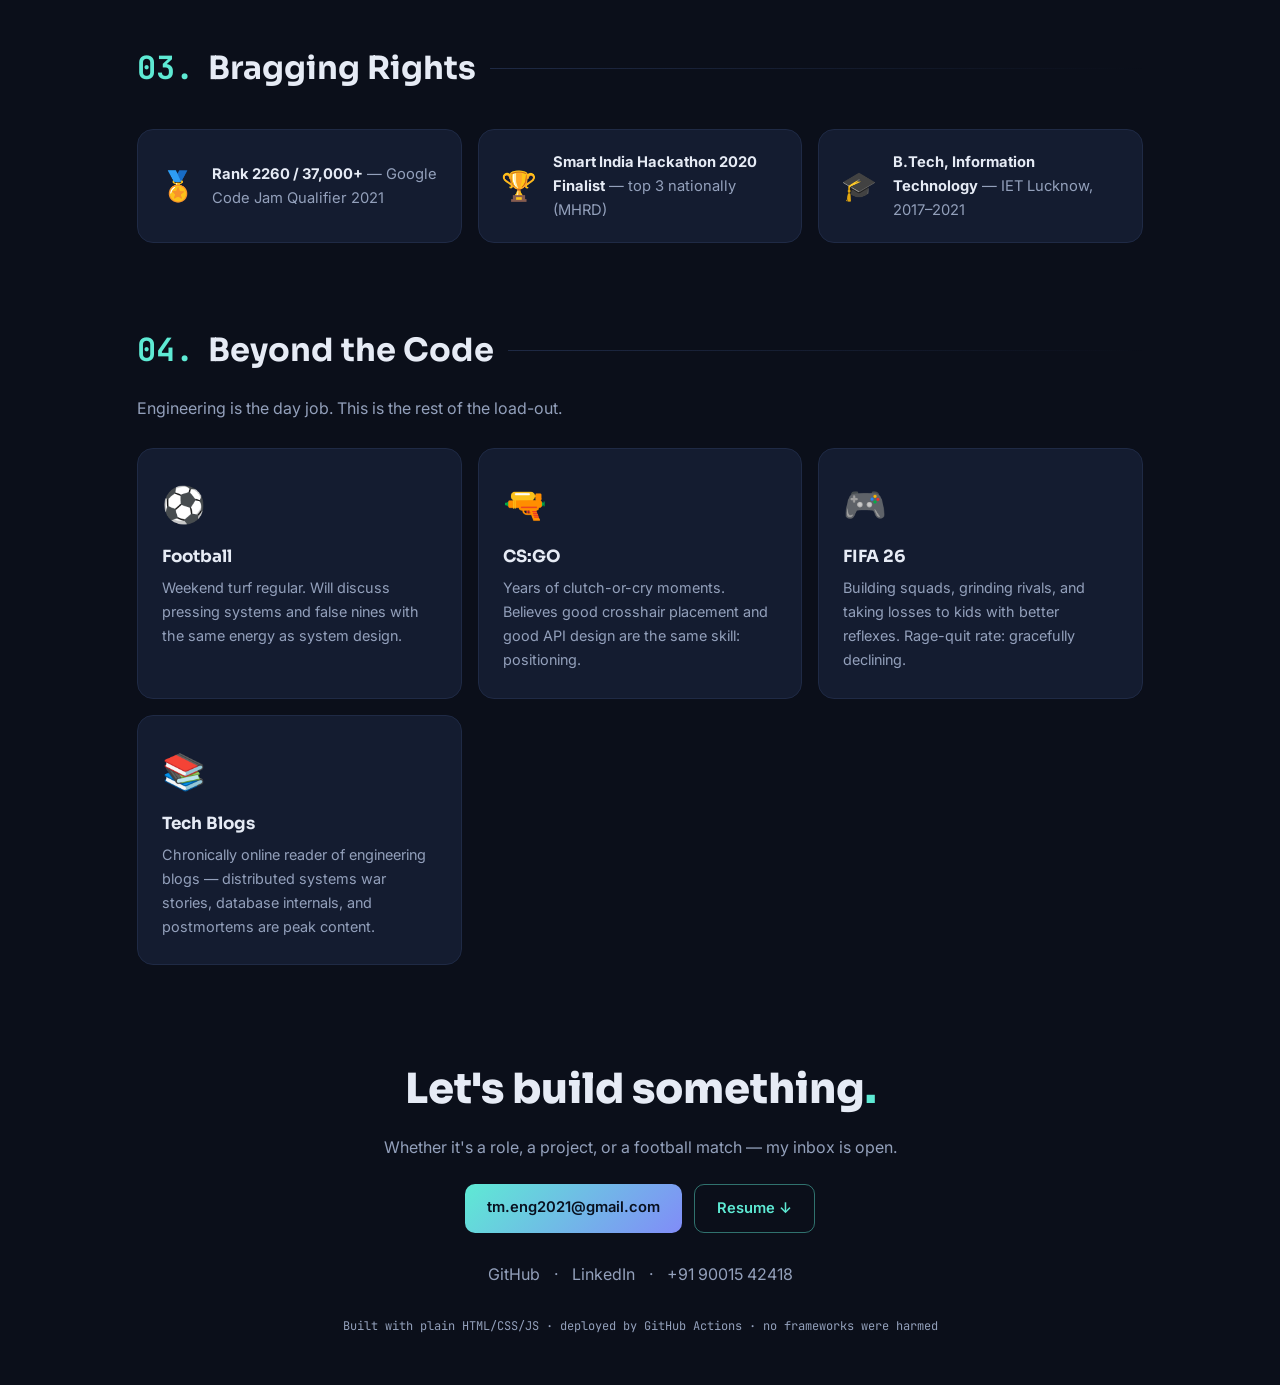
==== commit 8e14b90a: "Sync site timeline and prep hub with grounded resume claims. Update FRM/Menu/Masters/GFG/IA wording," ====
--- a/index.html
+++ b/index.html
@@ -76,19 +76,19 @@
       <article class="tl-card reveal">
         <div class="tl-meta">
           <span class="tl-badge current">Now</span>
-          <span class="mono tl-date">Jun 2026 — Present</span>
+          <span class="mono tl-date">May 2026 — Present</span>
         </div>
         <h4>Senior Software Engineer · <span class="accent">Impact Analytics</span></h4>
-        <p class="tl-project">Agentic AssortSmart — AI-powered retail merchandise planning</p>
+        <p class="tl-project">Agentic AssortSmart — AI-powered retail merchandise planning (building)</p>
         <ul>
           <li>Building the agentic rebuild of AssortSmart, a merchandise planning SaaS where AI agents draft store clusters and plans for planner review, override, and approval.</li>
-          <li>Developing the <strong>Python agentic microservice (FastAPI, LangGraph, MCP)</strong> — the store clustering agent picks features by significance, tunes cluster count via silhouette scoring, and serves 3–5 ranked scenarios, cutting turnaround from days to <strong>under an hour</strong>.</li>
+          <li>Developing the <strong>Python agentic microservice (FastAPI, LangGraph, MCP)</strong> — the store clustering agent picks features by significance, tunes cluster count via silhouette scoring, and serves 3–5 ranked scenarios, <strong>targeting</strong> turnaround from days to under an hour (measured failure baseline 8.5%; under 2% is a target).</li>
           <li>Building the core backend as <strong>Go (Gin) microservices</strong> — plan lifecycle, tenant config, bulk saves, JWT middleware, goroutine worker pools.</li>
-          <li>Led adoption of <strong>ClickHouse</strong> with an append-only versioned write model: every planner override is an insert, powering version diff, undo/redo, and an immutable audit trail.</li>
-          <li>Designing the <strong>planning grid backend</strong> — an Excel-like pivot surface serving rollups at <strong>p95 &lt; 500ms</strong> and cell edits under <strong>80ms</strong>.</li>
-        </ul>
-        <div class="chips">
-          <span>Python</span><span>FastAPI</span><span>LangGraph</span><span>MCP</span><span>Go</span><span>Gin</span><span>ClickHouse</span><span>PostgreSQL</span><span>Kafka</span><span>GCP</span>
+          <li>Led adoption of <strong>ClickHouse</strong> with an append-only / partition-swapped planning store (63 tables / 8 layers design) so agent reads stay deterministic; pivot POC <strong>189s → 12.3s</strong>.</li>
+          <li>Designing planner-facing read budgets as <strong>targets</strong> (grid p95 under 500ms) — bring-up load test still pending.</li>
+        </ul>
+        <div class="chips">
+          <span>Python</span><span>FastAPI</span><span>LangGraph</span><span>MCP</span><span>Go</span><span>Gin</span><span>ClickHouse</span><span>PostgreSQL</span><span>GCP</span>
         </div>
       </article>
 
@@ -100,10 +100,10 @@
         <h4>Software Engineer · <span class="accent">Uber</span> <span class="tl-via">(via EPAM Systems)</span></h4>
         <p class="tl-project">FRM Scoping Platform (Uber Finance) · Menu Ingestion &amp; Automation (Uber Eats)</p>
         <ul>
-          <li>Cut Uber's quarterly financial risk-scoping cycle by <strong>70%</strong> — replaced a manual Sheets workflow with a FastAPI + MySQL platform (36 REST endpoints, 8 screens) feeding PwC audit work papers.</li>
-          <li>Designed an 8-table normalized schema whose quarterly ETL crunches <strong>19M+ general-ledger rows into 300K</strong>, reconciled against public 10-Q filings.</li>
-          <li>Built an event-driven ingestion pipeline on <strong>Kafka, Flink, and Spark</strong> processing <strong>30,000+ vendor menus/month</strong> — onboarding went from 24h to 2h, saving <strong>$600K+ a year</strong>.</li>
-          <li>Shipped an AI extraction pipeline (<strong>RAG + Gemini 2.5 Pro</strong>) turning PDF and image menus into schema-validated catalog data at <strong>98% fidelity</strong>.</li>
+          <li>Targeting a <strong>~70%</strong> cut in quarterly financial risk-scoping cycle time (~2 weeks to ~3–4 days) — replaced a manual Sheets workflow with a FastAPI + MySQL platform (<strong>30+</strong> REST endpoints, 8 screens) feeding PwC audit work papers.</li>
+          <li>Owned the scoping-service data model (<strong>11 SQLAlchemy models</strong>) whose quarterly ETL crunches <strong>19M+ general-ledger rows into 300K</strong>, reconciled against public 10-Q filings.</li>
+          <li>Built an event-driven menu ingestion path on <strong>Selenium, Kafka, and Flink</strong> processing <strong>30,000+ vendor menus/month</strong> — onboarding went from 24h to 2h, saving <strong>$600K+ a year</strong>.</li>
+          <li>Shipped an AI extraction pipeline (<strong>RAG + Gemini + Milvus</strong>) turning PDF and image menus into schema-validated catalog data at <strong>98% offline fidelity / 100% schema consistency</strong>.</li>
         </ul>
         <div class="chips">
           <span>Python</span><span>FastAPI</span><span>SQLAlchemy</span><span>MySQL</span><span>Kafka</span><span>Flink</span><span>Spark</span><span>Pinot</span><span>Gemini</span><span>Bazel</span>
@@ -118,7 +118,7 @@
         <h4>Software Development Engineer 2 · <span class="accent">Masters India</span></h4>
         <p class="tl-project">GST Compliance &amp; E-Invoicing Platform</p>
         <ul>
-          <li>Led the migration from a PHP (Laravel) monolith to async <strong>Python (FastAPI) microservices</strong> — p95 latency dropped from <strong>1.2s to 300ms</strong> for 2,500+ enterprise clients.</li>
+          <li>Led the migration from a PHP (Laravel) monolith to async <strong>Python (FastAPI) microservices</strong> — p95 latency dropped from <strong>1.2s to 300ms</strong> for 1,500+ enterprise clients.</li>
           <li>Scaled bulk e-invoicing to <strong>100K+ transactions per import, 1M+ daily</strong> with chunked async workers and idempotent retries.</li>
           <li>Stood up ELK + New Relic observability with alerting (triage time −70%) and pushed test coverage from <strong>35% to 82%</strong>, gating CI/CD releases.</li>
         </ul>
@@ -135,7 +135,7 @@
         <h4>Software Development Engineer · <span class="accent">GeeksforGeeks</span></h4>
         <p class="tl-project">Platform backend — the site every engineer has opened at 2 AM</p>
         <ul>
-          <li>Redesigned and migrated the backend from PHP to <strong>Django</strong>, improving reliability for <strong>100K+ daily queries</strong>.</li>
+          <li>Redesigned and migrated the backend from PHP to <strong>Django</strong>, improving reliability for <strong>10K+ daily queries</strong>.</li>
           <li>Built voting and pinning APIs that lifted <strong>premium subscriptions 15–20%</strong>; shipped an influencer dashboard with real-time analytics and async video pipelines that <strong>boosted course sales 30%</strong>.</li>
         </ul>
         <div class="chips">
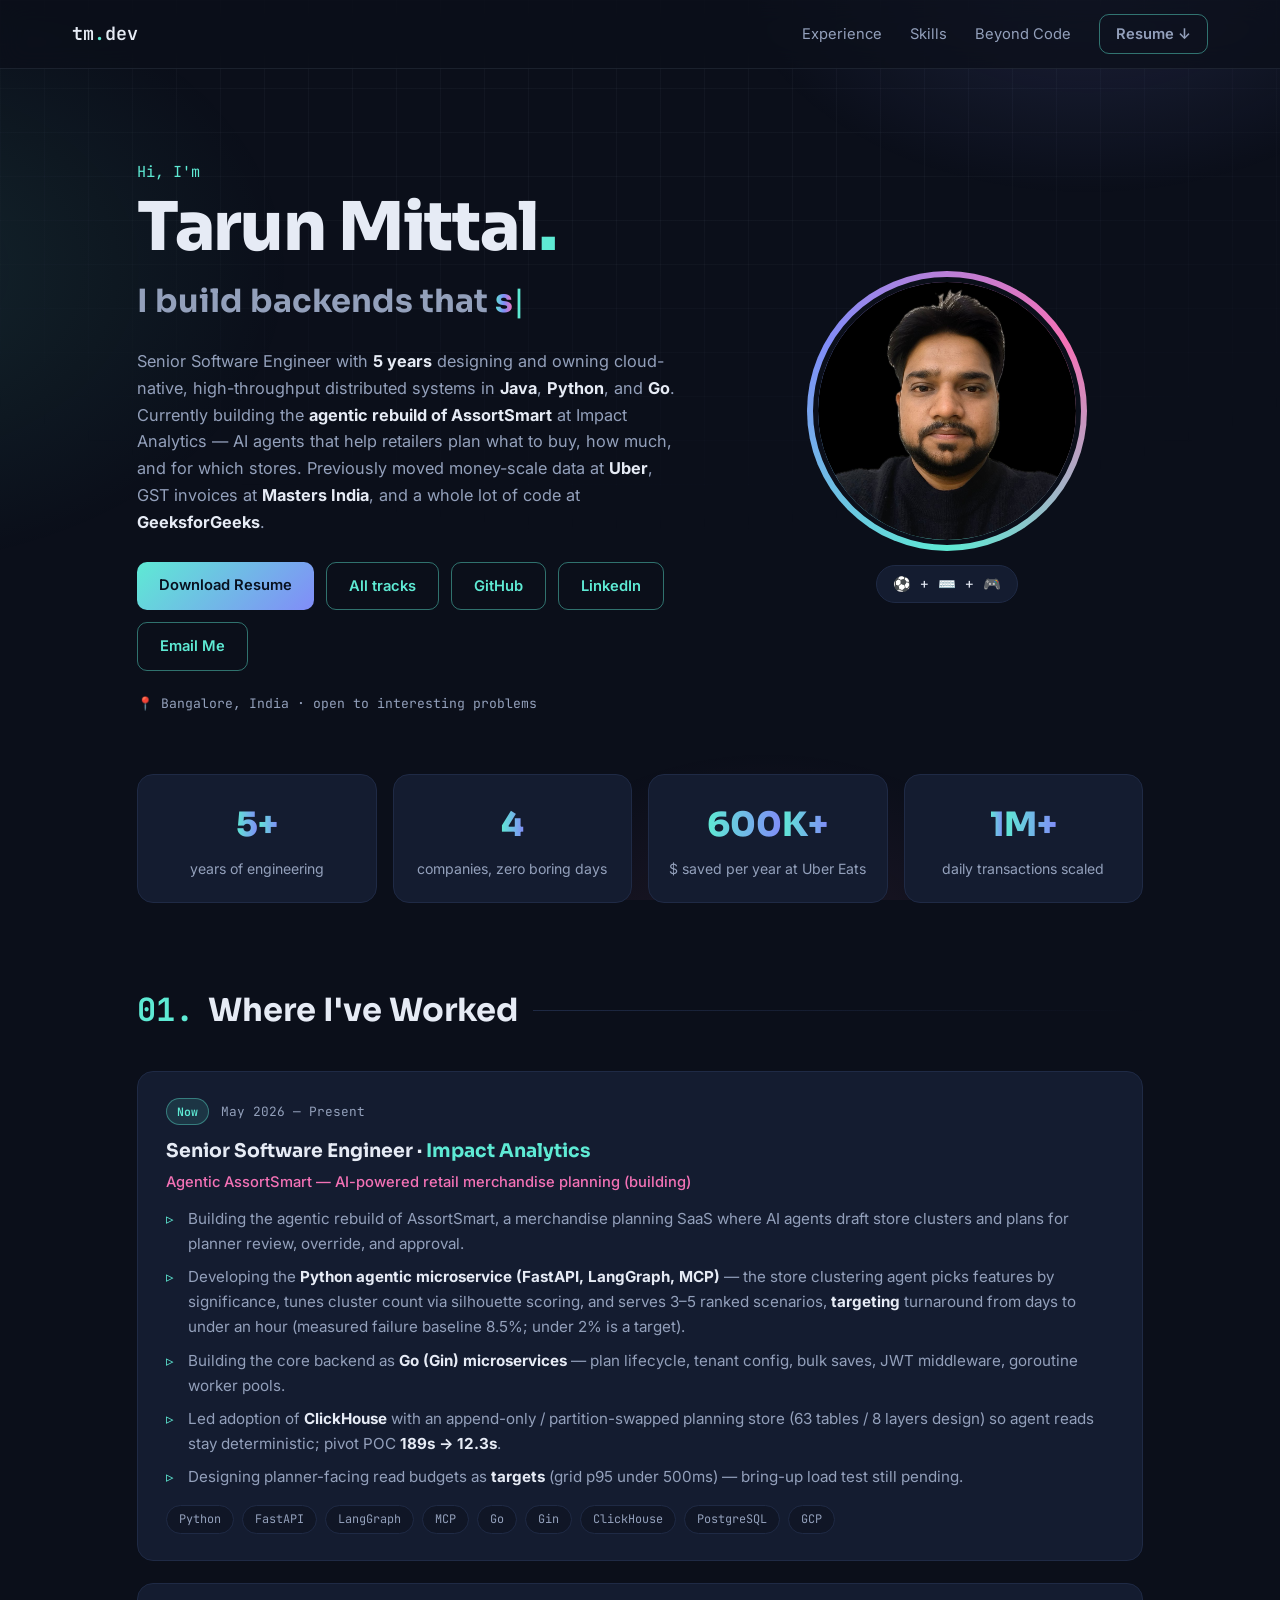
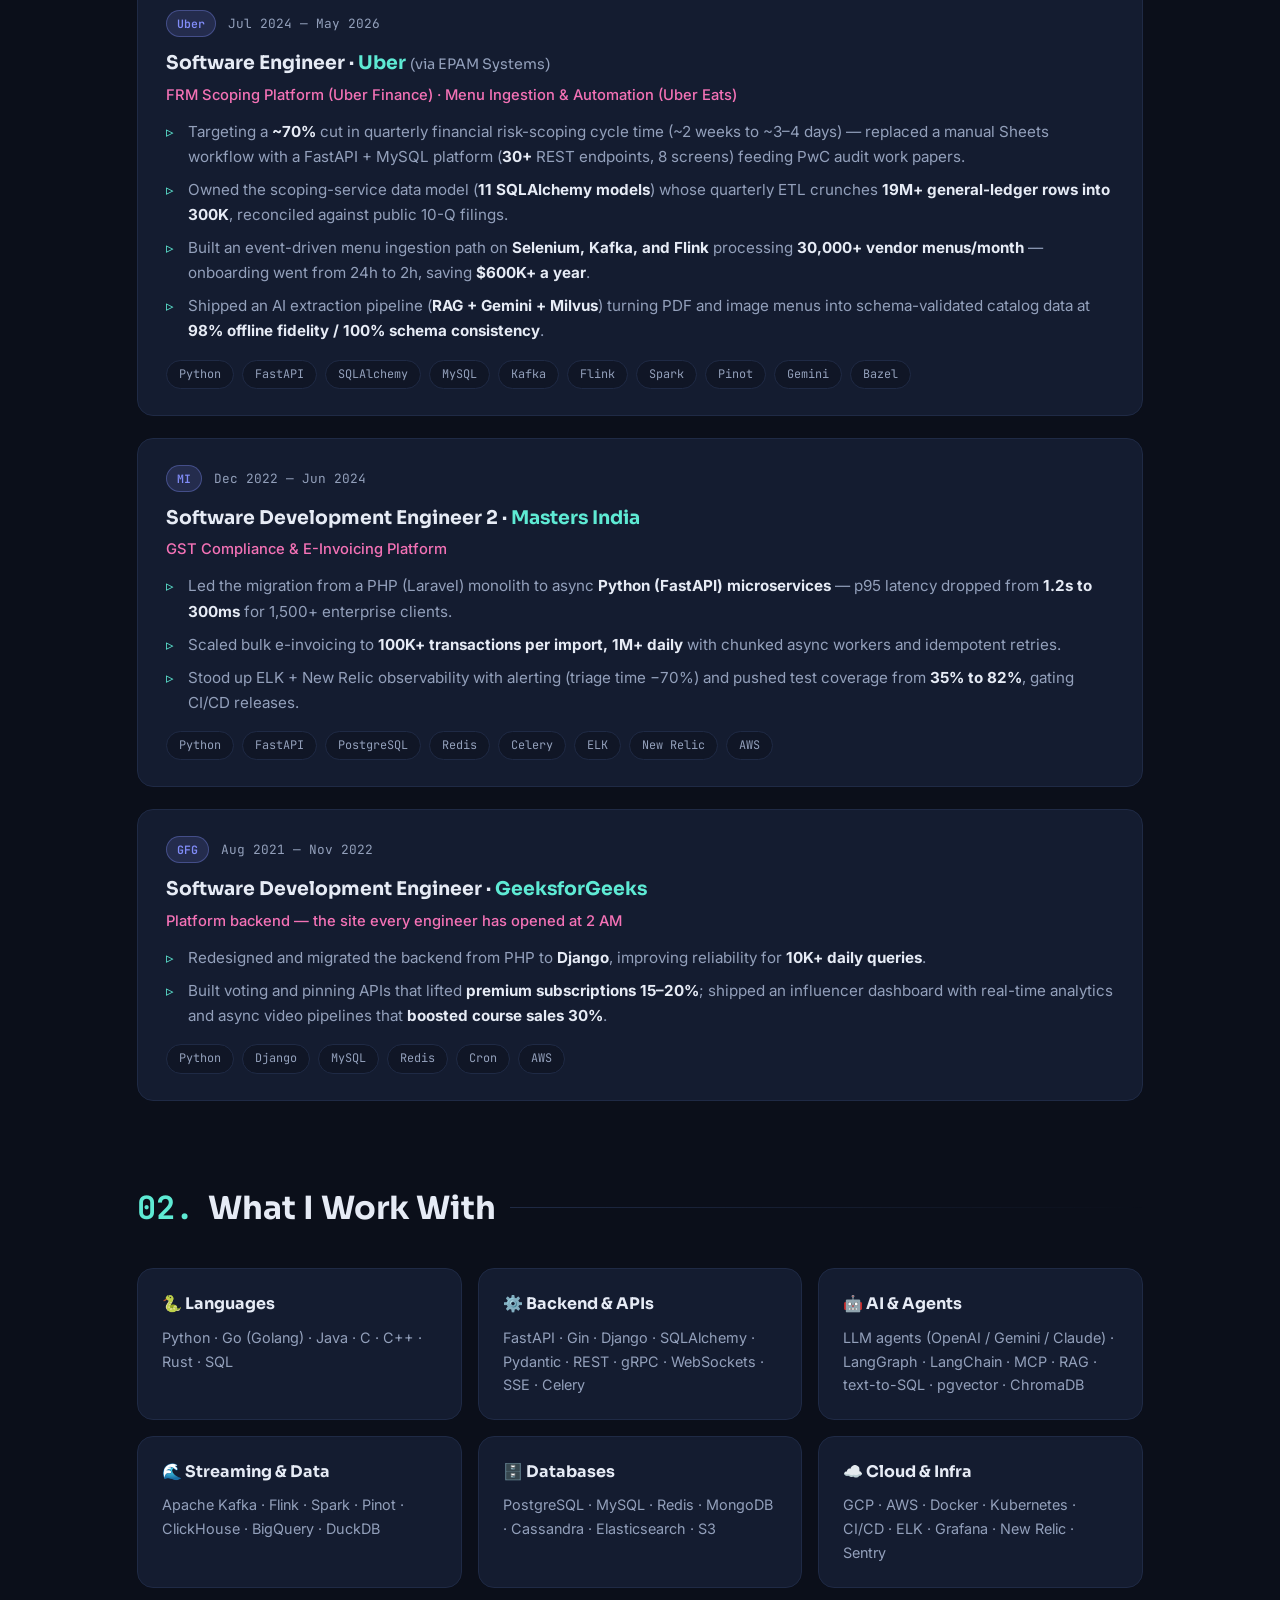
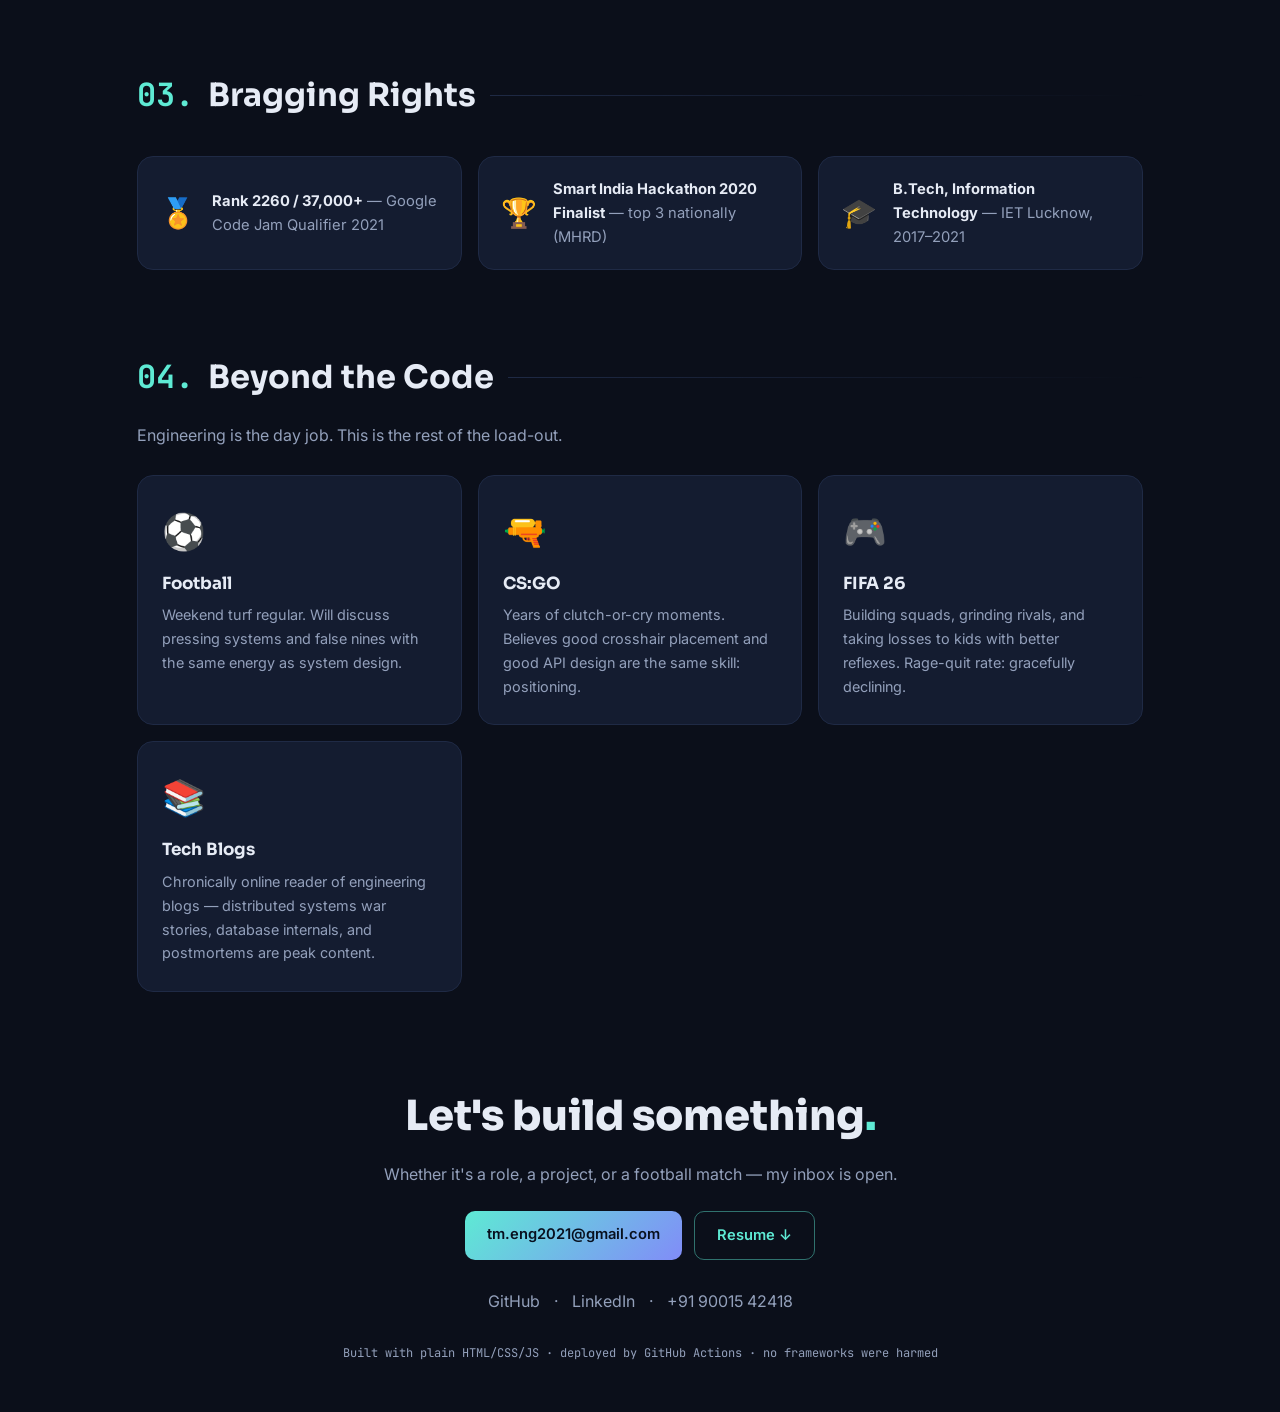
==== commit b992dfa8: "Serve hybrid Java+PyGoIA resume as the only public download. Overwrite the main Resume ↓ asset with " ====
--- a/index.html
+++ b/index.html
@@ -4,9 +4,9 @@
   <meta charset="UTF-8" />
   <meta name="viewport" content="width=device-width, initial-scale=1.0" />
   <title>Tarun Mittal — Senior Software Engineer</title>
-  <meta name="description" content="Tarun Mittal, Senior Software Engineer. Python & Go microservices, event-driven systems, agentic AI. Building the agentic rebuild of AssortSmart at Impact Analytics. Previously Uber, Masters India, GeeksforGeeks." />
+  <meta name="description" content="Tarun Mittal, Senior Software Engineer. Java, Python & Go microservices, event-driven systems, agentic AI and RAG. Building AssortSmart at Impact Analytics. Previously Uber, Masters India, GeeksforGeeks." />
   <meta property="og:title" content="Tarun Mittal — Senior Software Engineer" />
-  <meta property="og:description" content="Python & Go microservices, distributed systems, agentic AI. Football on weekends, CS:GO at night." />
+  <meta property="og:description" content="Java, Python & Go microservices, distributed systems, agentic AI. Football on weekends, CS:GO at night." />
   <meta property="og:type" content="website" />
   <link rel="preconnect" href="https://fonts.googleapis.com" />
   <link rel="preconnect" href="https://fonts.gstatic.com" crossorigin />
@@ -24,7 +24,7 @@
       <a href="#experience">Experience</a>
       <a href="#skills">Skills</a>
       <a href="#beyond">Beyond Code</a>
-      <a href="assets/Tarun_Mittal_Resume.pdf" download="Tarun_Mittal_SSE_5yr_v2.pdf" class="btn btn-small">Resume ↓</a>
+      <a href="assets/Tarun_Mittal_Resume.pdf" download="Tarun_Mittal_SSE_Java_PyGoIA_Final.pdf" class="btn btn-small">Resume ↓</a>
     </div>
   </nav>
 
@@ -35,15 +35,15 @@
       <h1>Tarun Mittal<span class="accent">.</span></h1>
       <h2 class="hero-sub">I build backends that <span class="gradient-text" id="typed">scale</span><span class="cursor">|</span></h2>
       <p class="hero-blurb">
-        Senior Software Engineer with <strong>5 years</strong> of shipping cloud-native, high-throughput
-        distributed systems in <strong>Python</strong> and <strong>Go</strong>. Currently building the
-        <strong>agentic rebuild of AssortSmart</strong> at Impact Analytics — AI agents that help retailers
-        plan what to buy, how much, and for which stores. Previously moved money-scale data at
-        <strong>Uber</strong>, GST invoices at <strong>Masters India</strong>, and a whole lot of
-        code at <strong>GeeksforGeeks</strong>.
+        Senior Software Engineer with <strong>5 years</strong> designing and owning cloud-native,
+        high-throughput distributed systems in <strong>Java</strong>, <strong>Python</strong>, and
+        <strong>Go</strong>. Currently building the <strong>agentic rebuild of AssortSmart</strong>
+        at Impact Analytics — AI agents that help retailers plan what to buy, how much, and for
+        which stores. Previously moved money-scale data at <strong>Uber</strong>, GST invoices at
+        <strong>Masters India</strong>, and a whole lot of code at <strong>GeeksforGeeks</strong>.
       </p>
       <div class="hero-cta">
-        <a class="btn btn-primary" href="assets/Tarun_Mittal_Resume.pdf" download="Tarun_Mittal_SSE_5yr_v2.pdf">Download Resume</a>
+        <a class="btn btn-primary" href="assets/Tarun_Mittal_Resume.pdf" download="Tarun_Mittal_SSE_Java_PyGoIA_Final.pdf">Download Resume</a>
         <a class="btn" href="https://tm-dev-pro.github.io/final-resume/" target="_blank" rel="noopener">All tracks</a>
         <a class="btn" href="https://github.com/TM-DEV-PRO" target="_blank" rel="noopener">GitHub</a>
         <a class="btn" href="https://www.linkedin.com/in/t-mittal/" target="_blank" rel="noopener">LinkedIn</a>
@@ -230,7 +230,7 @@
     <p class="reveal">Whether it's a role, a project, or a football match — my inbox is open.</p>
     <div class="hero-cta reveal">
       <a class="btn btn-primary" href="mailto:tm.eng2021@gmail.com">tm.eng2021@gmail.com</a>
-      <a class="btn" href="assets/Tarun_Mittal_Resume.pdf" download="Tarun_Mittal_SSE_5yr_v2.pdf">Resume ↓</a>
+      <a class="btn" href="assets/Tarun_Mittal_Resume.pdf" download="Tarun_Mittal_SSE_Java_PyGoIA_Final.pdf">Resume ↓</a>
     </div>
     <div class="footer-links">
       <a href="https://github.com/TM-DEV-PRO" target="_blank" rel="noopener">GitHub</a>
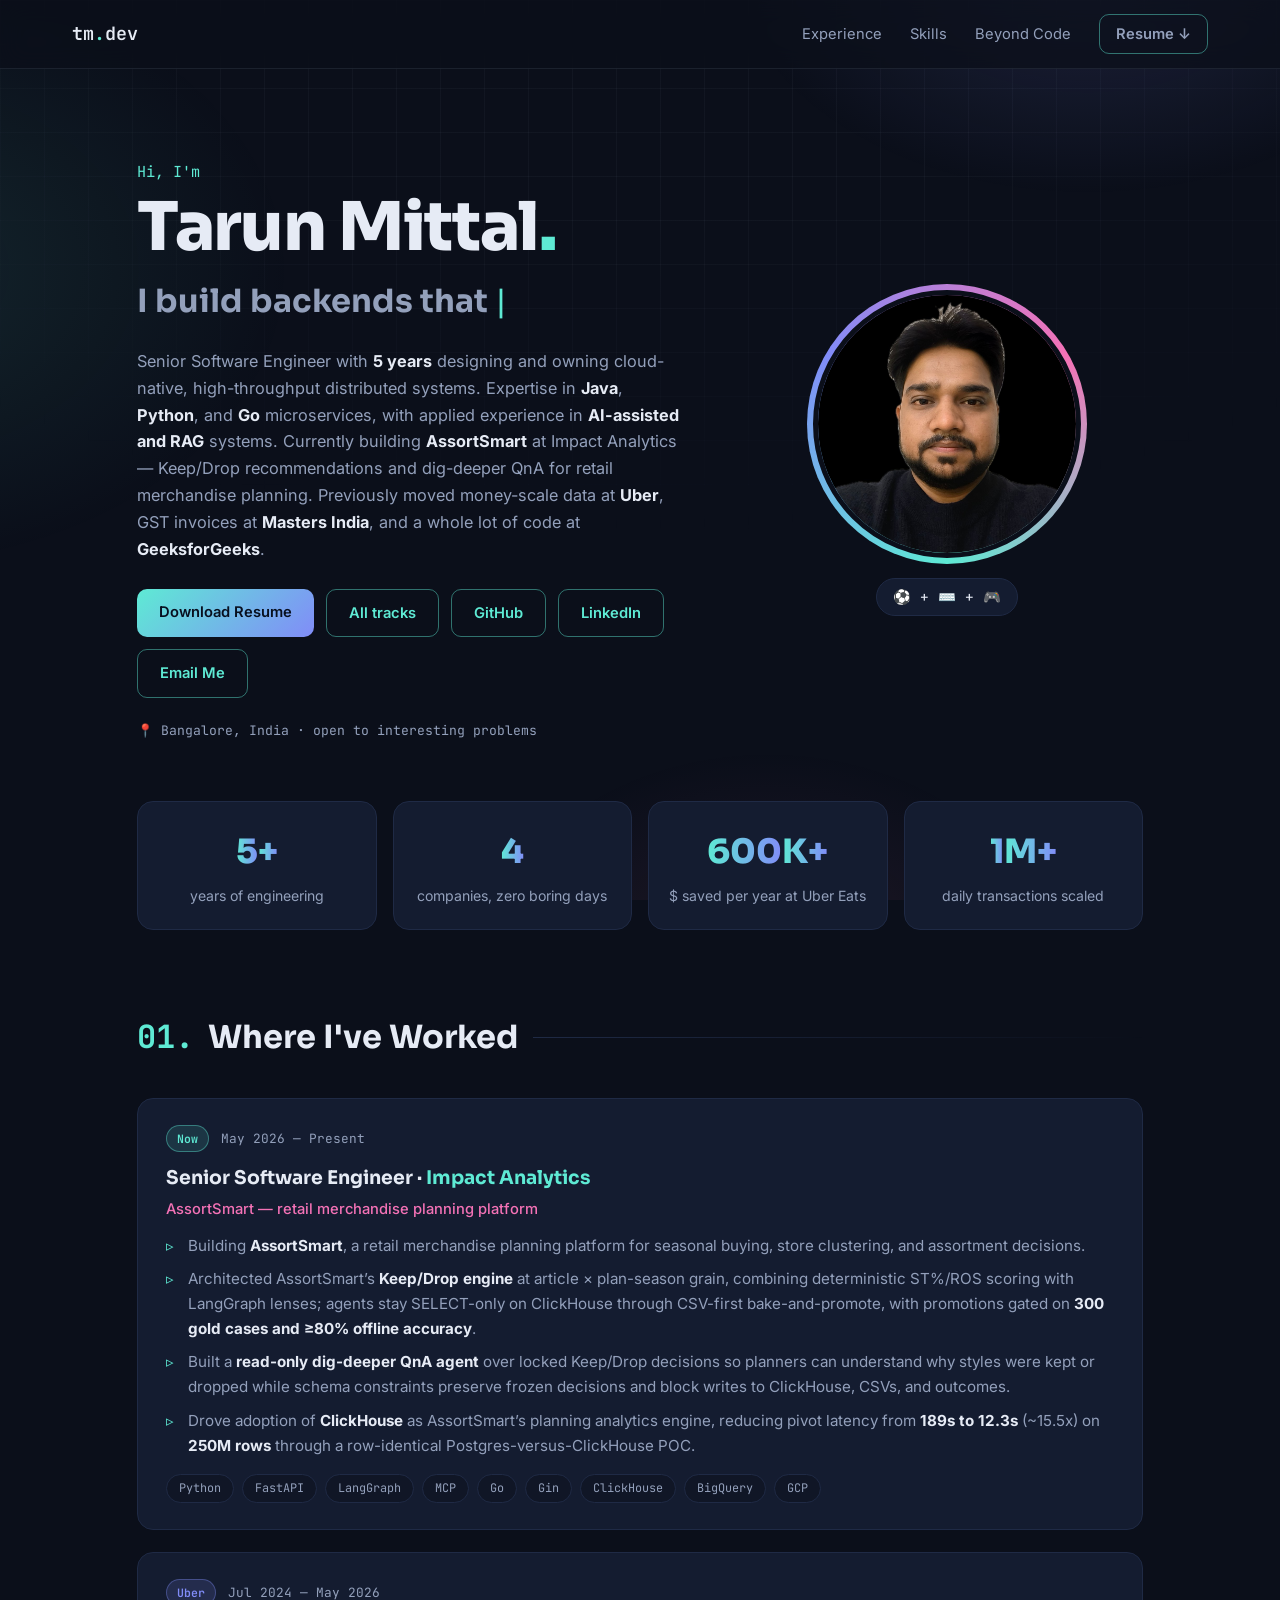
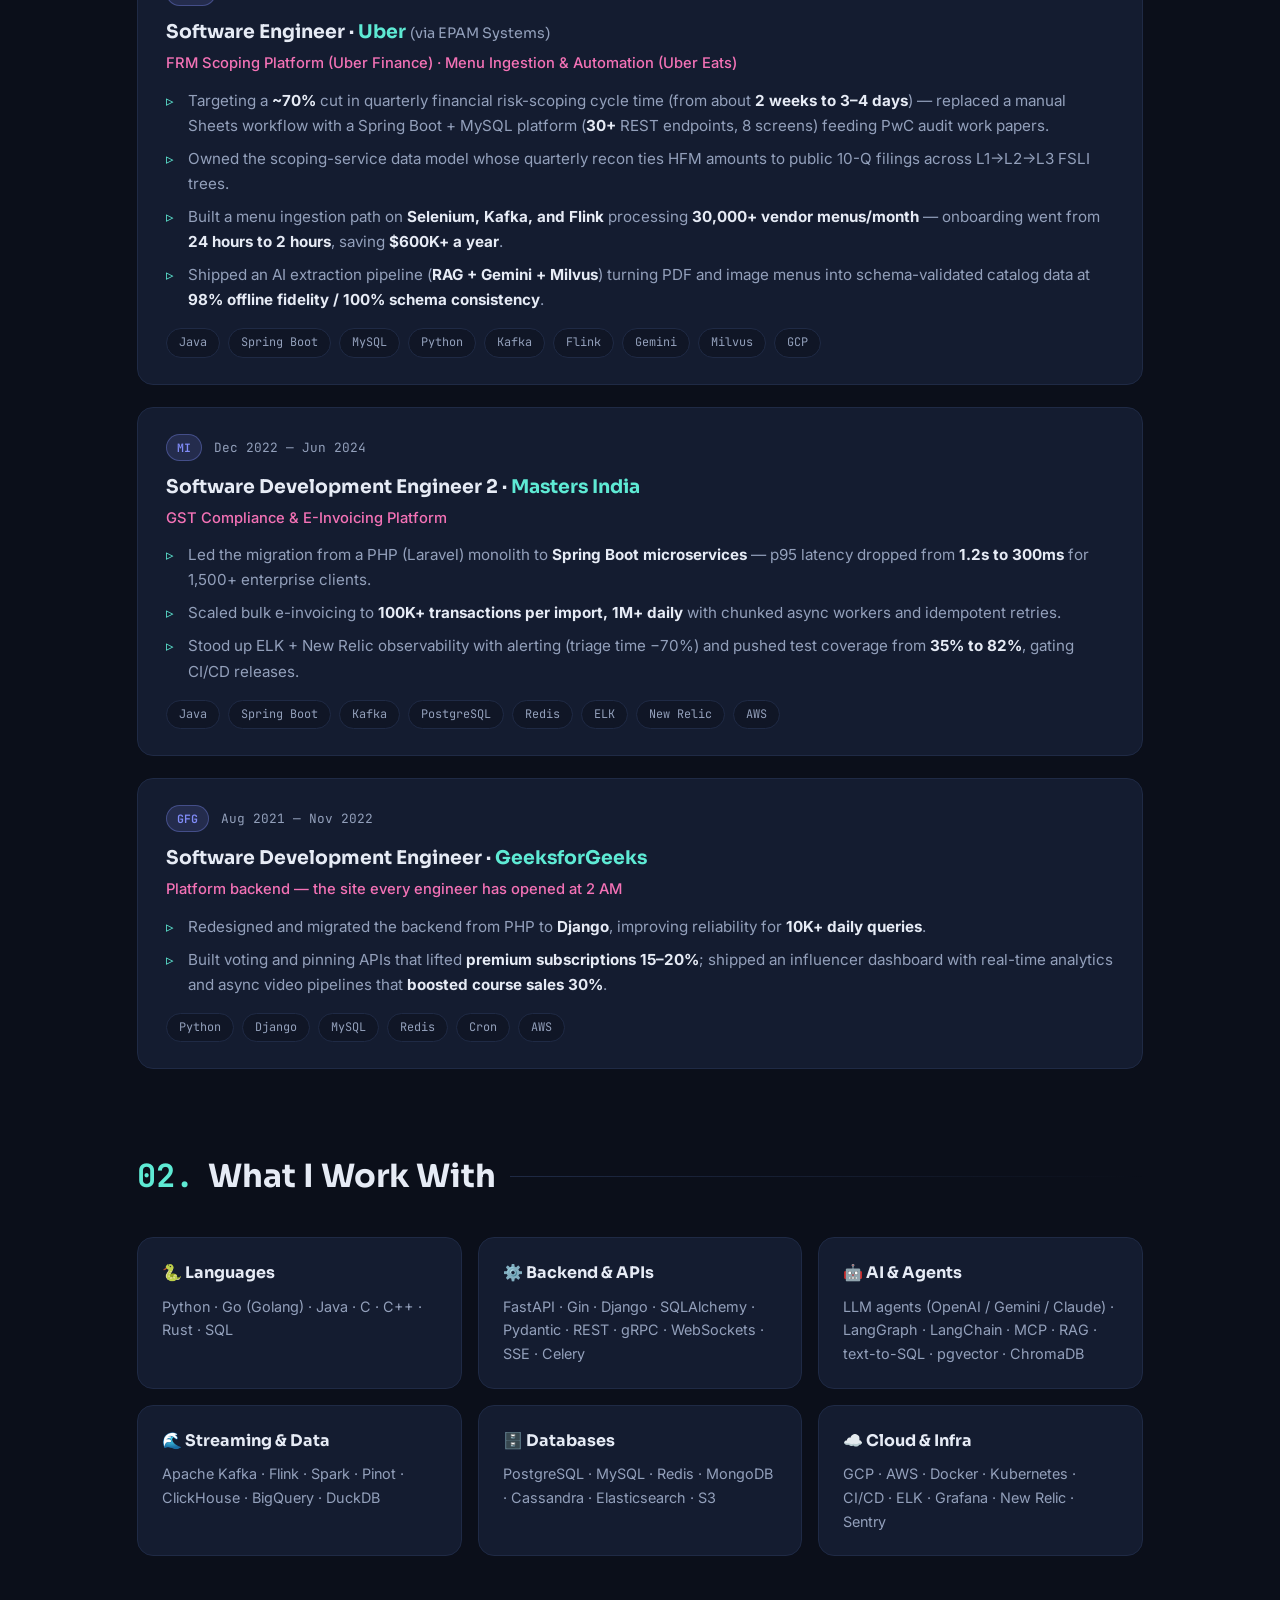
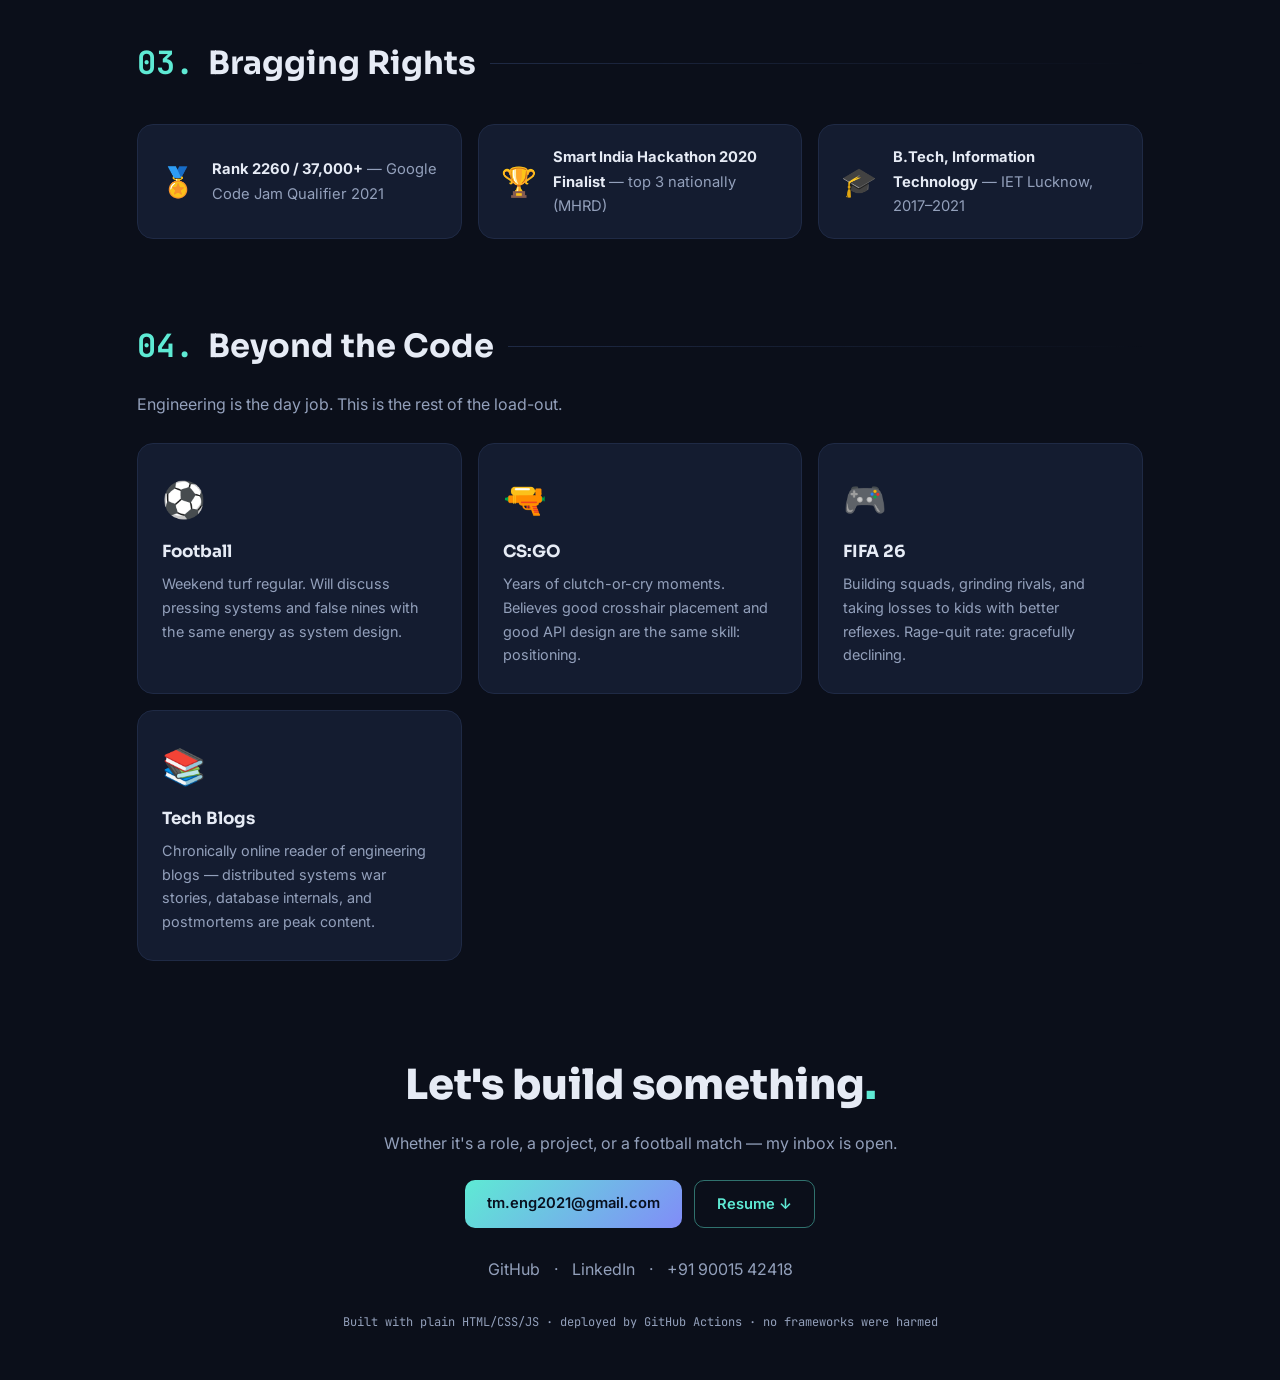
==== commit ff5daca4: "Sync personal site to hybrid Keep/Drop resume and three-track hubs. Refresh download PDFs, rewrite A" ====
--- a/index.html
+++ b/index.html
@@ -4,9 +4,9 @@
   <meta charset="UTF-8" />
   <meta name="viewport" content="width=device-width, initial-scale=1.0" />
   <title>Tarun Mittal — Senior Software Engineer</title>
-  <meta name="description" content="Tarun Mittal, Senior Software Engineer. Java, Python & Go microservices, event-driven systems, agentic AI and RAG. Building AssortSmart at Impact Analytics. Previously Uber, Masters India, GeeksforGeeks." />
+  <meta name="description" content="Tarun Mittal, Senior Software Engineer. Java, Python & Go microservices, with applied experience in AI-assisted and RAG systems. Building AssortSmart at Impact Analytics. Previously Uber, Masters India, GeeksforGeeks." />
   <meta property="og:title" content="Tarun Mittal — Senior Software Engineer" />
-  <meta property="og:description" content="Java, Python & Go microservices, distributed systems, agentic AI. Football on weekends, CS:GO at night." />
+  <meta property="og:description" content="Java, Python & Go microservices, distributed systems, AI-assisted planning. Football on weekends, CS:GO at night." />
   <meta property="og:type" content="website" />
   <link rel="preconnect" href="https://fonts.googleapis.com" />
   <link rel="preconnect" href="https://fonts.gstatic.com" crossorigin />
@@ -36,11 +36,11 @@
       <h2 class="hero-sub">I build backends that <span class="gradient-text" id="typed">scale</span><span class="cursor">|</span></h2>
       <p class="hero-blurb">
         Senior Software Engineer with <strong>5 years</strong> designing and owning cloud-native,
-        high-throughput distributed systems in <strong>Java</strong>, <strong>Python</strong>, and
-        <strong>Go</strong>. Currently building the <strong>agentic rebuild of AssortSmart</strong>
-        at Impact Analytics — AI agents that help retailers plan what to buy, how much, and for
-        which stores. Previously moved money-scale data at <strong>Uber</strong>, GST invoices at
-        <strong>Masters India</strong>, and a whole lot of code at <strong>GeeksforGeeks</strong>.
+        high-throughput distributed systems. Expertise in <strong>Java</strong>, <strong>Python</strong>, and
+        <strong>Go</strong> microservices, with applied experience in <strong>AI-assisted and RAG</strong> systems.
+        Currently building <strong>AssortSmart</strong> at Impact Analytics — Keep/Drop recommendations and
+        dig-deeper QnA for retail merchandise planning. Previously moved money-scale data at <strong>Uber</strong>,
+        GST invoices at <strong>Masters India</strong>, and a whole lot of code at <strong>GeeksforGeeks</strong>.
       </p>
       <div class="hero-cta">
         <a class="btn btn-primary" href="assets/Tarun_Mittal_Resume.pdf" download="Tarun_Mittal_SSE_Java_PyGoIA_Final.pdf">Download Resume</a>
@@ -79,16 +79,15 @@
           <span class="mono tl-date">May 2026 — Present</span>
         </div>
         <h4>Senior Software Engineer · <span class="accent">Impact Analytics</span></h4>
-        <p class="tl-project">Agentic AssortSmart — AI-powered retail merchandise planning (building)</p>
-        <ul>
-          <li>Building the agentic rebuild of AssortSmart, a merchandise planning SaaS where AI agents draft store clusters and plans for planner review, override, and approval.</li>
-          <li>Developing the <strong>Python agentic microservice (FastAPI, LangGraph, MCP)</strong> — the store clustering agent picks features by significance, tunes cluster count via silhouette scoring, and serves 3–5 ranked scenarios, <strong>targeting</strong> turnaround from days to under an hour (measured failure baseline 8.5%; under 2% is a target).</li>
-          <li>Building the core backend as <strong>Go (Gin) microservices</strong> — plan lifecycle, tenant config, bulk saves, JWT middleware, goroutine worker pools.</li>
-          <li>Led adoption of <strong>ClickHouse</strong> with an append-only / partition-swapped planning store (63 tables / 8 layers design) so agent reads stay deterministic; pivot POC <strong>189s → 12.3s</strong>.</li>
-          <li>Designing planner-facing read budgets as <strong>targets</strong> (grid p95 under 500ms) — bring-up load test still pending.</li>
-        </ul>
-        <div class="chips">
-          <span>Python</span><span>FastAPI</span><span>LangGraph</span><span>MCP</span><span>Go</span><span>Gin</span><span>ClickHouse</span><span>PostgreSQL</span><span>GCP</span>
+        <p class="tl-project">AssortSmart — retail merchandise planning platform</p>
+        <ul>
+          <li>Building <strong>AssortSmart</strong>, a retail merchandise planning platform for seasonal buying, store clustering, and assortment decisions.</li>
+          <li>Architected AssortSmart’s <strong>Keep/Drop engine</strong> at article × plan-season grain, combining deterministic ST%/ROS scoring with LangGraph lenses; agents stay SELECT-only on ClickHouse through CSV-first bake-and-promote, with promotions gated on <strong>300 gold cases and ≥80% offline accuracy</strong>.</li>
+          <li>Built a <strong>read-only dig-deeper QnA agent</strong> over locked Keep/Drop decisions so planners can understand why styles were kept or dropped while schema constraints preserve frozen decisions and block writes to ClickHouse, CSVs, and outcomes.</li>
+          <li>Drove adoption of <strong>ClickHouse</strong> as AssortSmart’s planning analytics engine, reducing pivot latency from <strong>189s to 12.3s</strong> (~15.5x) on <strong>250M rows</strong> through a row-identical Postgres-versus-ClickHouse POC.</li>
+        </ul>
+        <div class="chips">
+          <span>Python</span><span>FastAPI</span><span>LangGraph</span><span>MCP</span><span>Go</span><span>Gin</span><span>ClickHouse</span><span>BigQuery</span><span>GCP</span>
         </div>
       </article>
 
@@ -100,13 +99,13 @@
         <h4>Software Engineer · <span class="accent">Uber</span> <span class="tl-via">(via EPAM Systems)</span></h4>
         <p class="tl-project">FRM Scoping Platform (Uber Finance) · Menu Ingestion &amp; Automation (Uber Eats)</p>
         <ul>
-          <li>Targeting a <strong>~70%</strong> cut in quarterly financial risk-scoping cycle time (~2 weeks to ~3–4 days) — replaced a manual Sheets workflow with a FastAPI + MySQL platform (<strong>30+</strong> REST endpoints, 8 screens) feeding PwC audit work papers.</li>
-          <li>Owned the scoping-service data model (<strong>11 SQLAlchemy models</strong>) whose quarterly ETL crunches <strong>19M+ general-ledger rows into 300K</strong>, reconciled against public 10-Q filings.</li>
-          <li>Built an event-driven menu ingestion path on <strong>Selenium, Kafka, and Flink</strong> processing <strong>30,000+ vendor menus/month</strong> — onboarding went from 24h to 2h, saving <strong>$600K+ a year</strong>.</li>
+          <li>Targeting a <strong>~70%</strong> cut in quarterly financial risk-scoping cycle time (from about <strong>2 weeks to 3–4 days</strong>) — replaced a manual Sheets workflow with a Spring Boot + MySQL platform (<strong>30+</strong> REST endpoints, 8 screens) feeding PwC audit work papers.</li>
+          <li>Owned the scoping-service data model whose quarterly recon ties HFM amounts to public 10-Q filings across L1→L2→L3 FSLI trees.</li>
+          <li>Built a menu ingestion path on <strong>Selenium, Kafka, and Flink</strong> processing <strong>30,000+ vendor menus/month</strong> — onboarding went from <strong>24 hours to 2 hours</strong>, saving <strong>$600K+ a year</strong>.</li>
           <li>Shipped an AI extraction pipeline (<strong>RAG + Gemini + Milvus</strong>) turning PDF and image menus into schema-validated catalog data at <strong>98% offline fidelity / 100% schema consistency</strong>.</li>
         </ul>
         <div class="chips">
-          <span>Python</span><span>FastAPI</span><span>SQLAlchemy</span><span>MySQL</span><span>Kafka</span><span>Flink</span><span>Spark</span><span>Pinot</span><span>Gemini</span><span>Bazel</span>
+          <span>Java</span><span>Spring Boot</span><span>MySQL</span><span>Python</span><span>Kafka</span><span>Flink</span><span>Gemini</span><span>Milvus</span><span>GCP</span>
         </div>
       </article>
 
@@ -118,12 +117,12 @@
         <h4>Software Development Engineer 2 · <span class="accent">Masters India</span></h4>
         <p class="tl-project">GST Compliance &amp; E-Invoicing Platform</p>
         <ul>
-          <li>Led the migration from a PHP (Laravel) monolith to async <strong>Python (FastAPI) microservices</strong> — p95 latency dropped from <strong>1.2s to 300ms</strong> for 1,500+ enterprise clients.</li>
+          <li>Led the migration from a PHP (Laravel) monolith to <strong>Spring Boot microservices</strong> — p95 latency dropped from <strong>1.2s to 300ms</strong> for 1,500+ enterprise clients.</li>
           <li>Scaled bulk e-invoicing to <strong>100K+ transactions per import, 1M+ daily</strong> with chunked async workers and idempotent retries.</li>
           <li>Stood up ELK + New Relic observability with alerting (triage time −70%) and pushed test coverage from <strong>35% to 82%</strong>, gating CI/CD releases.</li>
         </ul>
         <div class="chips">
-          <span>Python</span><span>FastAPI</span><span>PostgreSQL</span><span>Redis</span><span>Celery</span><span>ELK</span><span>New Relic</span><span>AWS</span>
+          <span>Java</span><span>Spring Boot</span><span>Kafka</span><span>PostgreSQL</span><span>Redis</span><span>ELK</span><span>New Relic</span><span>AWS</span>
         </div>
       </article>
 
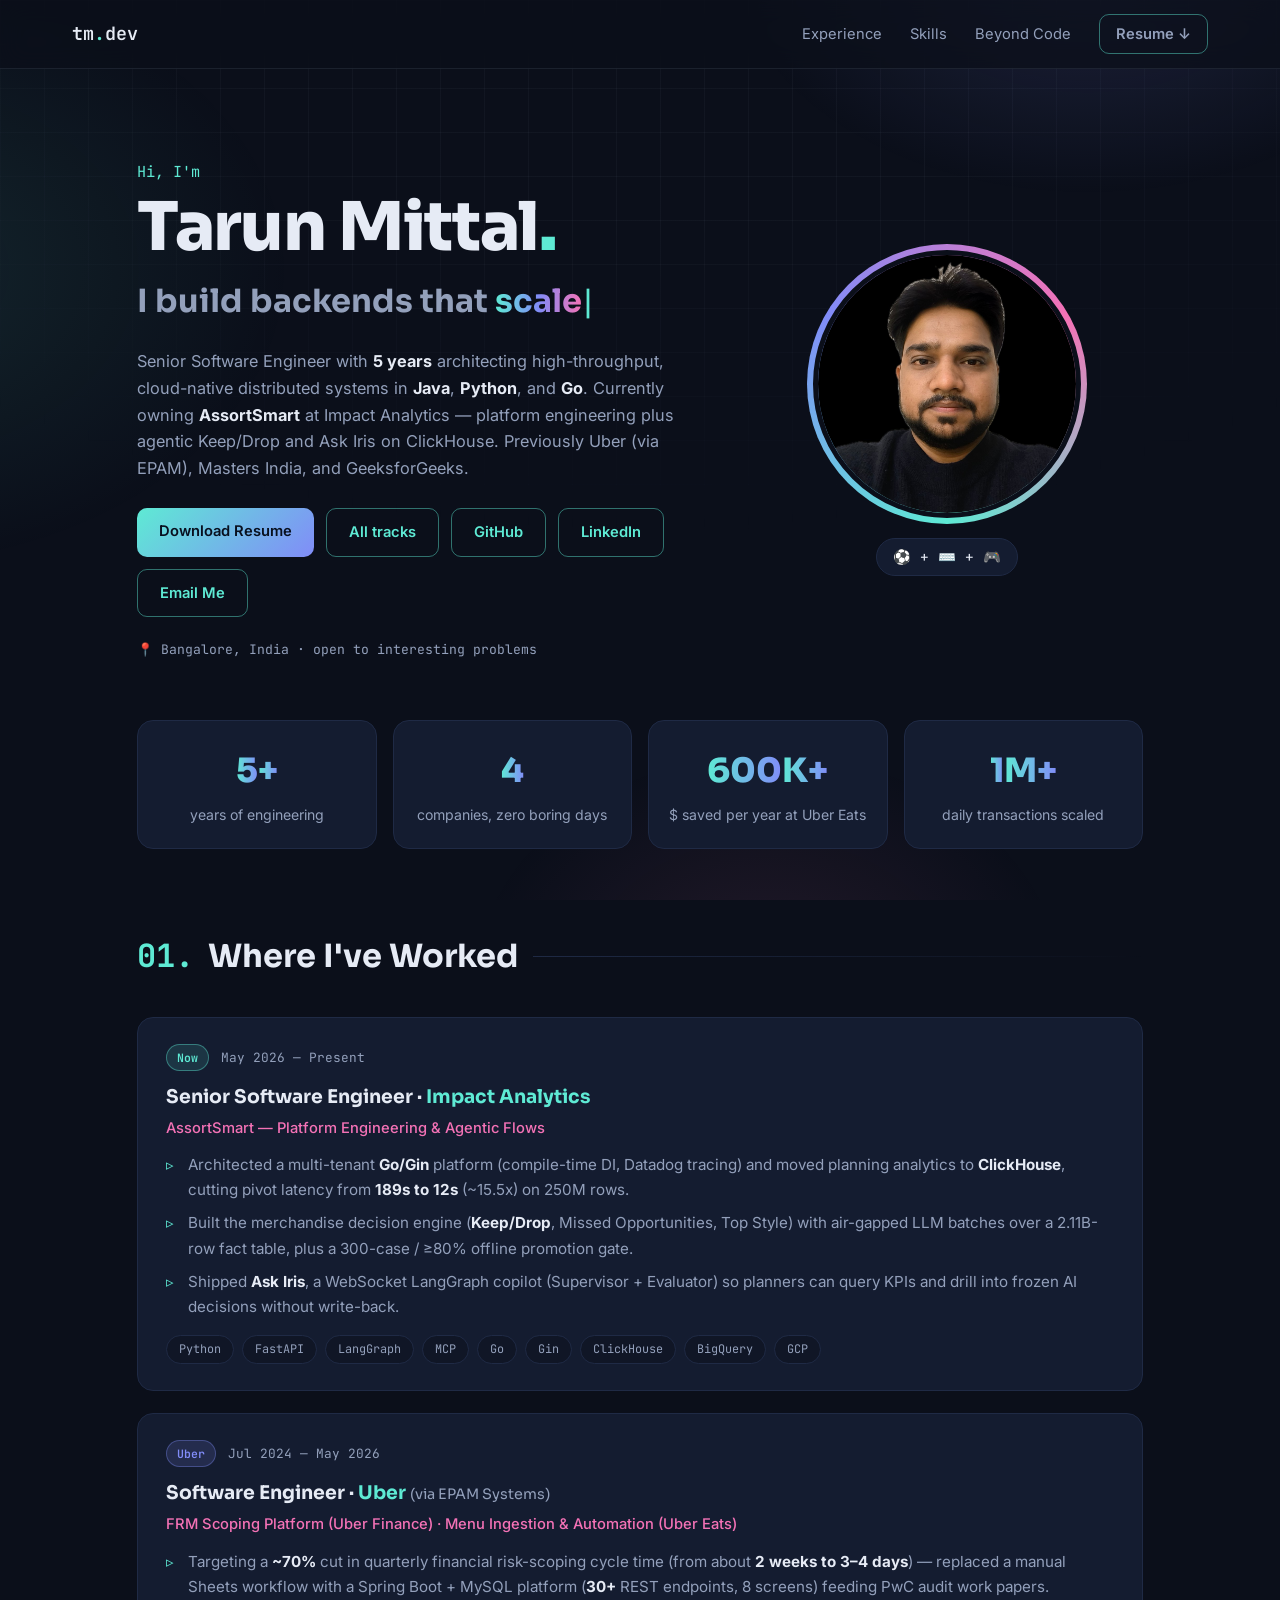
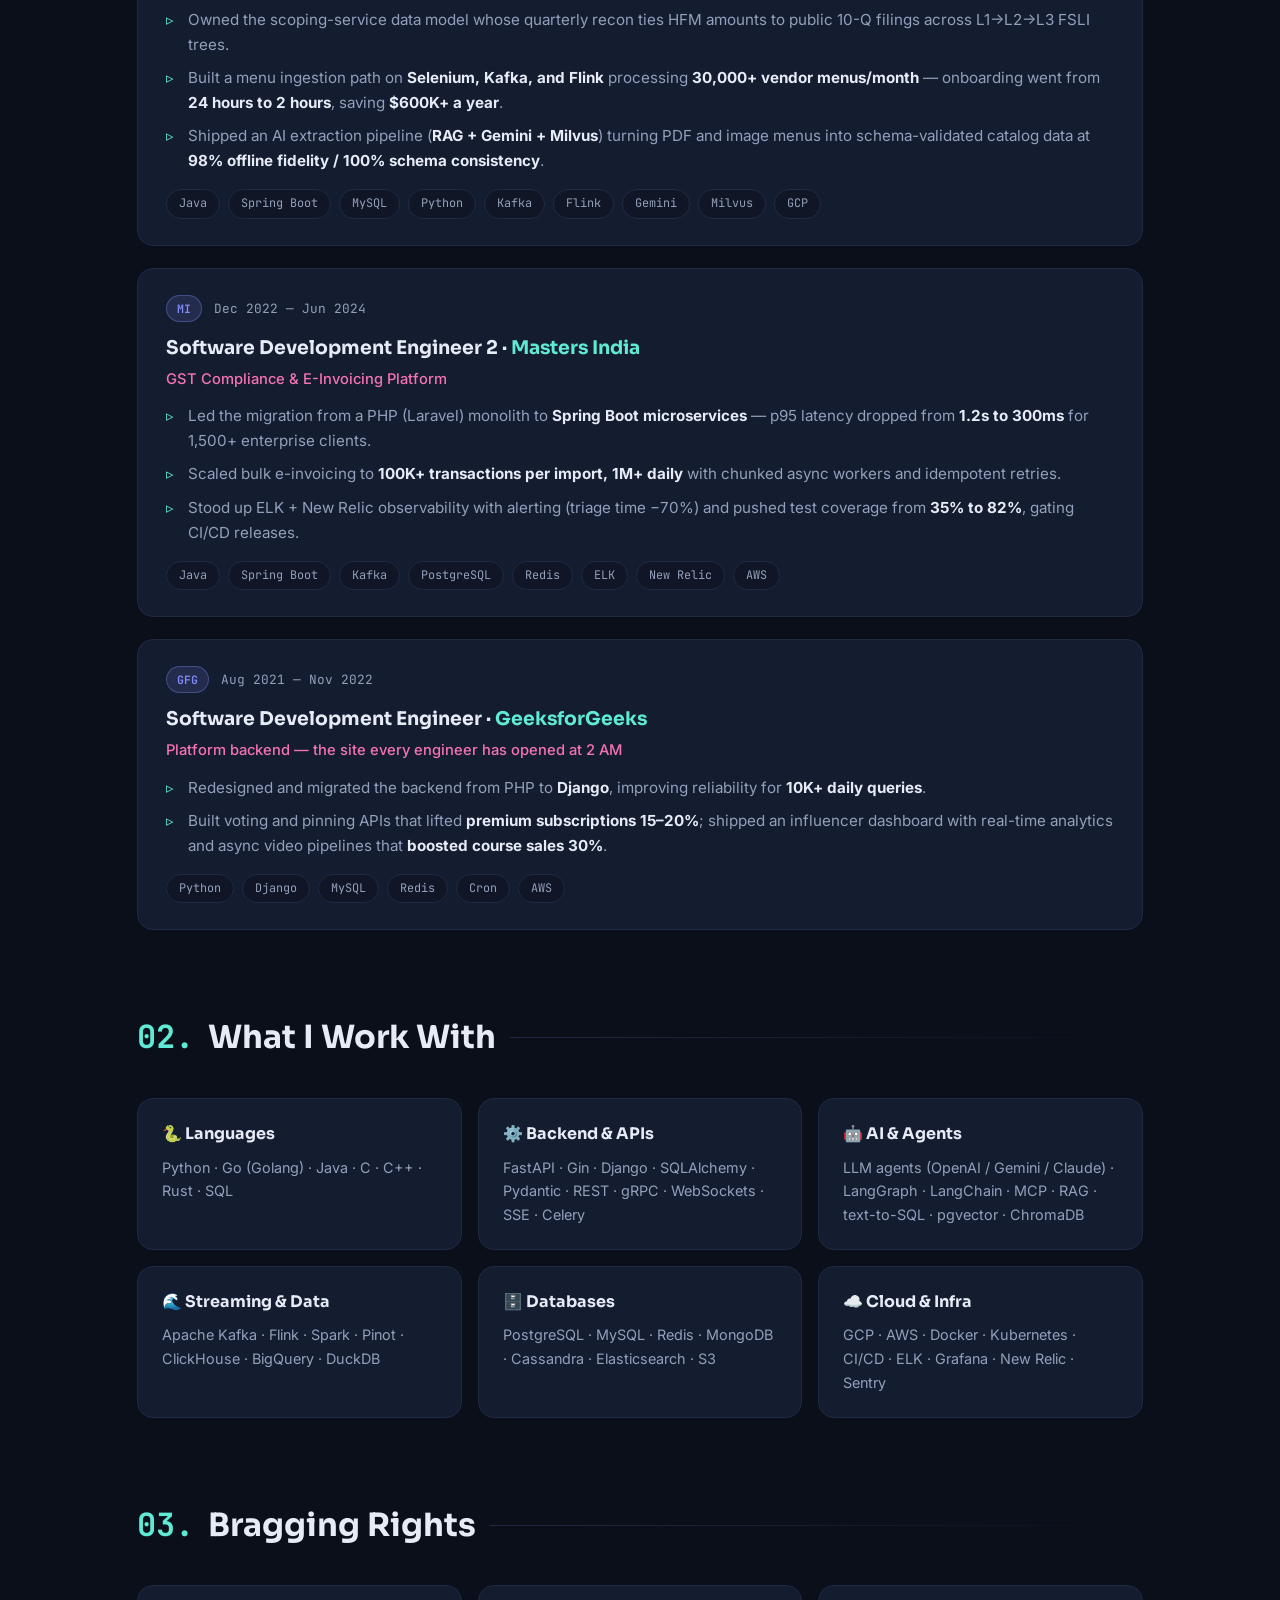
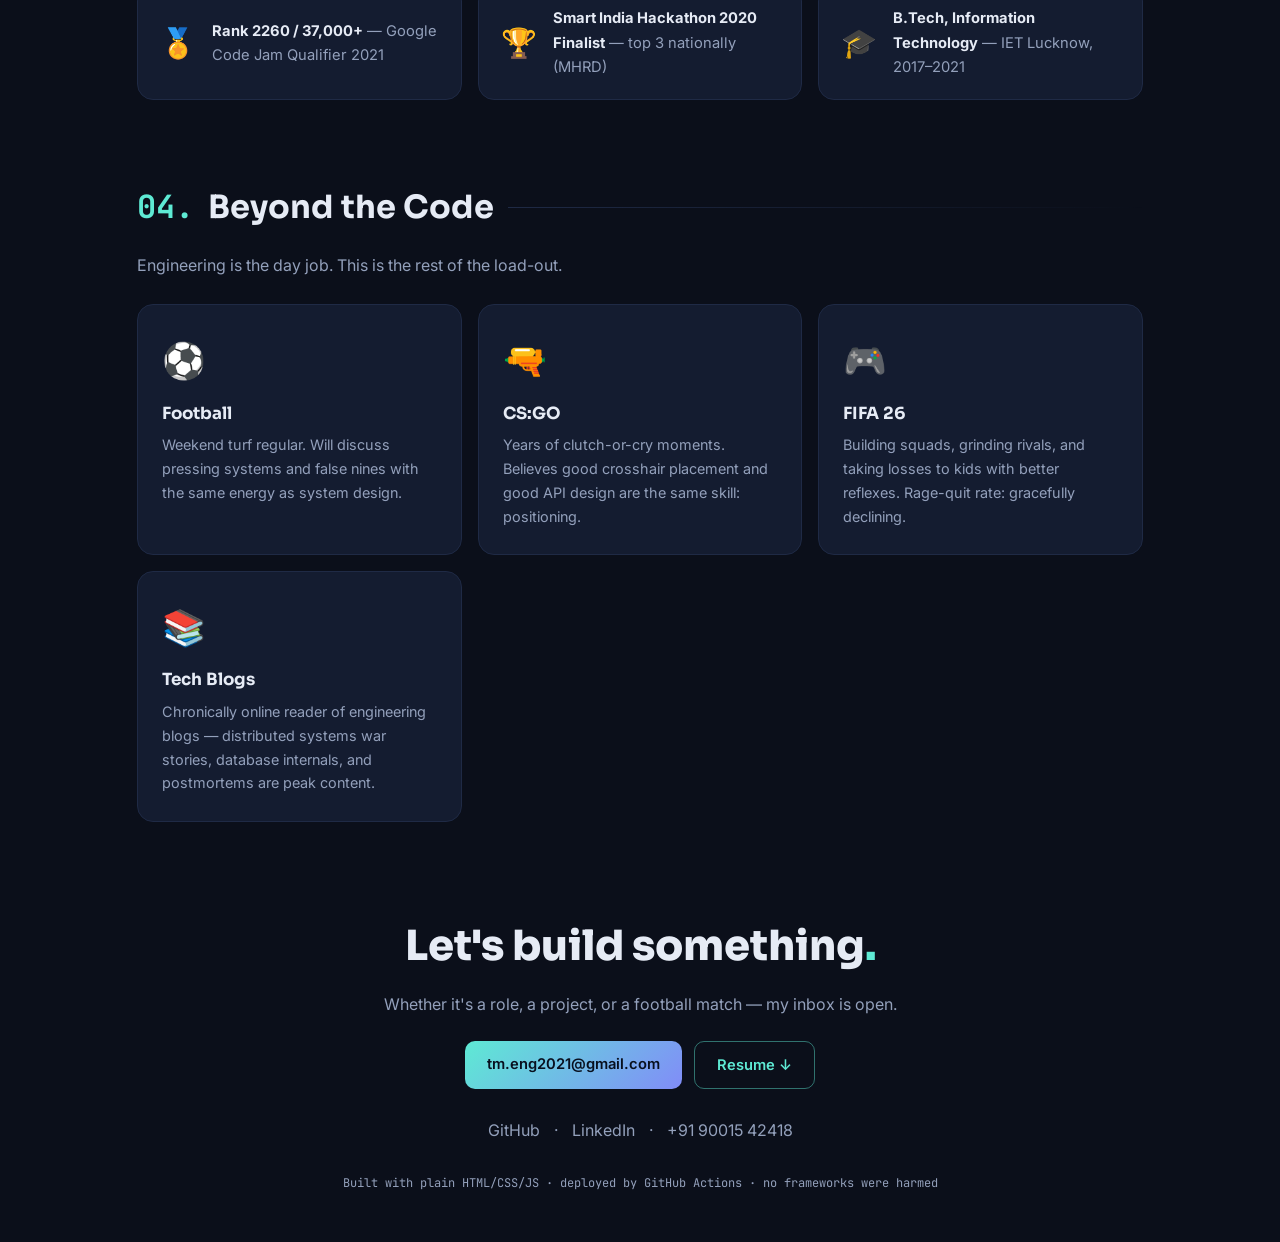
==== commit 00220020: "Point the site resume and AssortSmart story at the two-page hybrid PDF." ====
--- a/index.html
+++ b/index.html
@@ -35,12 +35,10 @@
       <h1>Tarun Mittal<span class="accent">.</span></h1>
       <h2 class="hero-sub">I build backends that <span class="gradient-text" id="typed">scale</span><span class="cursor">|</span></h2>
       <p class="hero-blurb">
-        Senior Software Engineer with <strong>5 years</strong> designing and owning cloud-native,
-        high-throughput distributed systems. Expertise in <strong>Java</strong>, <strong>Python</strong>, and
-        <strong>Go</strong> microservices, with applied experience in <strong>AI-assisted and RAG</strong> systems.
-        Currently building <strong>AssortSmart</strong> at Impact Analytics — Keep/Drop recommendations and
-        dig-deeper QnA for retail merchandise planning. Previously moved money-scale data at <strong>Uber</strong>,
-        GST invoices at <strong>Masters India</strong>, and a whole lot of code at <strong>GeeksforGeeks</strong>.
+        Senior Software Engineer with <strong>5 years</strong> architecting high-throughput, cloud-native
+        distributed systems in <strong>Java</strong>, <strong>Python</strong>, and <strong>Go</strong>.
+        Currently owning <strong>AssortSmart</strong> at Impact Analytics — platform engineering plus
+        agentic Keep/Drop and Ask Iris on ClickHouse. Previously Uber (via EPAM), Masters India, and GeeksforGeeks.
       </p>
       <div class="hero-cta">
         <a class="btn btn-primary" href="assets/Tarun_Mittal_Resume.pdf" download="Tarun_Mittal_SSE_Java_PyGoIA_Final.pdf">Download Resume</a>
@@ -79,12 +77,11 @@
           <span class="mono tl-date">May 2026 — Present</span>
         </div>
         <h4>Senior Software Engineer · <span class="accent">Impact Analytics</span></h4>
-        <p class="tl-project">AssortSmart — retail merchandise planning platform</p>
-        <ul>
-          <li>Building <strong>AssortSmart</strong>, a retail merchandise planning platform for seasonal buying, store clustering, and assortment decisions.</li>
-          <li>Architected AssortSmart’s <strong>Keep/Drop engine</strong> at article × plan-season grain, combining deterministic ST%/ROS scoring with LangGraph lenses; agents stay SELECT-only on ClickHouse through CSV-first bake-and-promote, with promotions gated on <strong>300 gold cases and ≥80% offline accuracy</strong>.</li>
-          <li>Built a <strong>read-only dig-deeper QnA agent</strong> over locked Keep/Drop decisions so planners can understand why styles were kept or dropped while schema constraints preserve frozen decisions and block writes to ClickHouse, CSVs, and outcomes.</li>
-          <li>Drove adoption of <strong>ClickHouse</strong> as AssortSmart’s planning analytics engine, reducing pivot latency from <strong>189s to 12.3s</strong> (~15.5x) on <strong>250M rows</strong> through a row-identical Postgres-versus-ClickHouse POC.</li>
+        <p class="tl-project">AssortSmart — Platform Engineering &amp; Agentic Flows</p>
+        <ul>
+          <li>Architected a multi-tenant <strong>Go/Gin</strong> platform (compile-time DI, Datadog tracing) and moved planning analytics to <strong>ClickHouse</strong>, cutting pivot latency from <strong>189s to 12s</strong> (~15.5x) on 250M rows.</li>
+          <li>Built the merchandise decision engine (<strong>Keep/Drop</strong>, Missed Opportunities, Top Style) with air-gapped LLM batches over a 2.11B-row fact table, plus a 300-case / ≥80% offline promotion gate.</li>
+          <li>Shipped <strong>Ask Iris</strong>, a WebSocket LangGraph copilot (Supervisor + Evaluator) so planners can query KPIs and drill into frozen AI decisions without write-back.</li>
         </ul>
         <div class="chips">
           <span>Python</span><span>FastAPI</span><span>LangGraph</span><span>MCP</span><span>Go</span><span>Gin</span><span>ClickHouse</span><span>BigQuery</span><span>GCP</span>
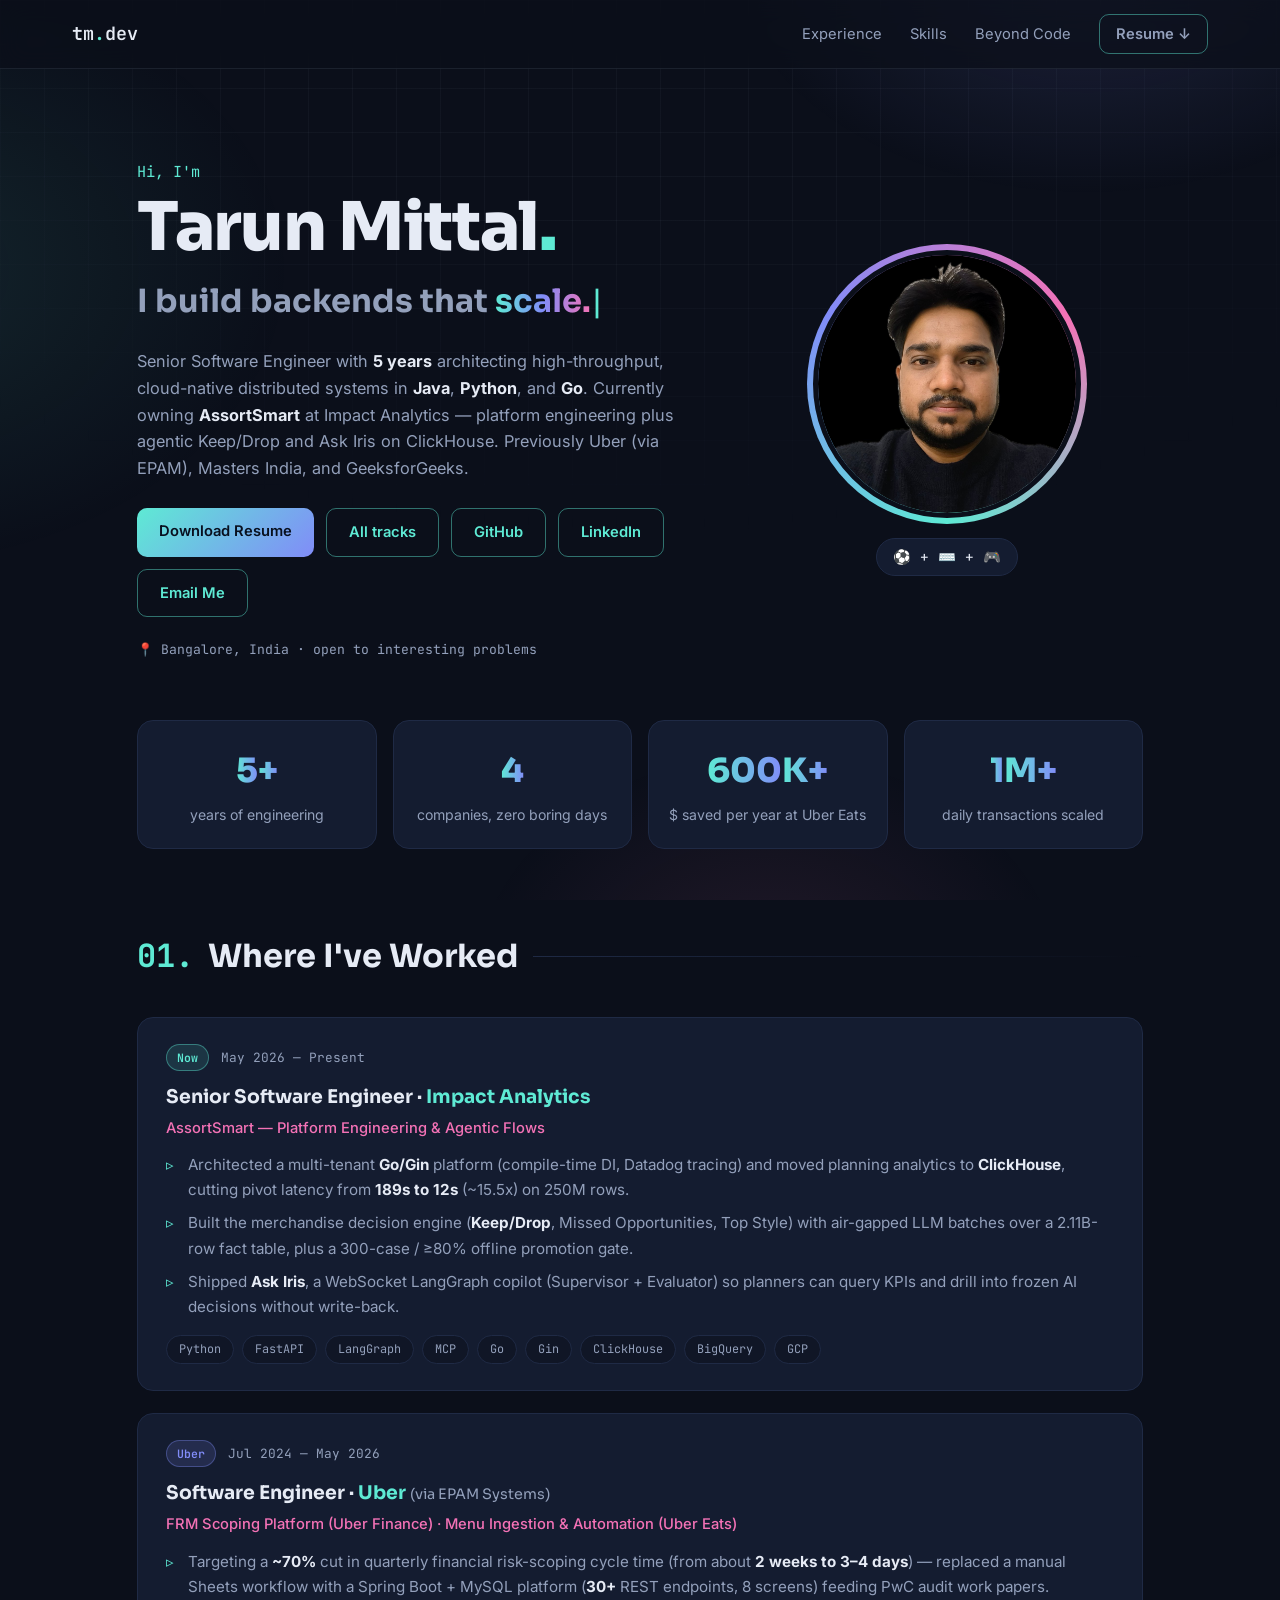
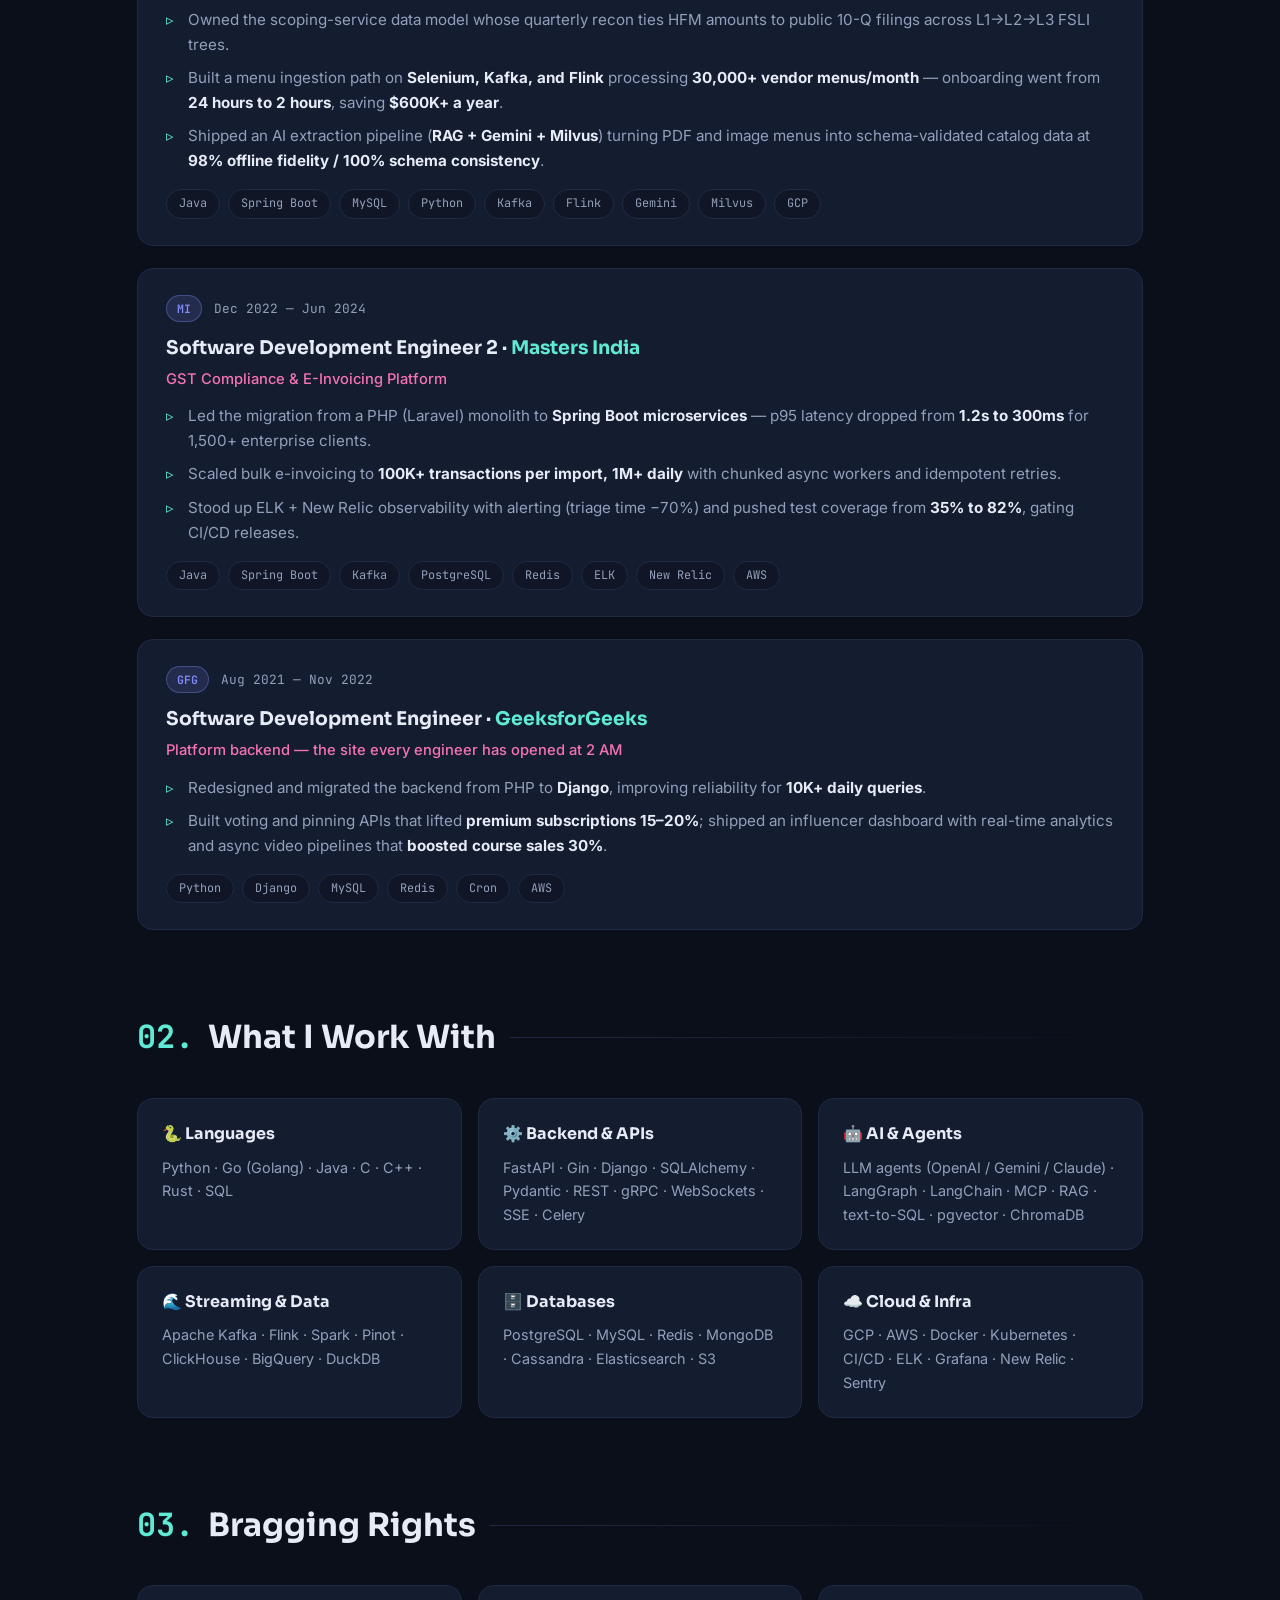
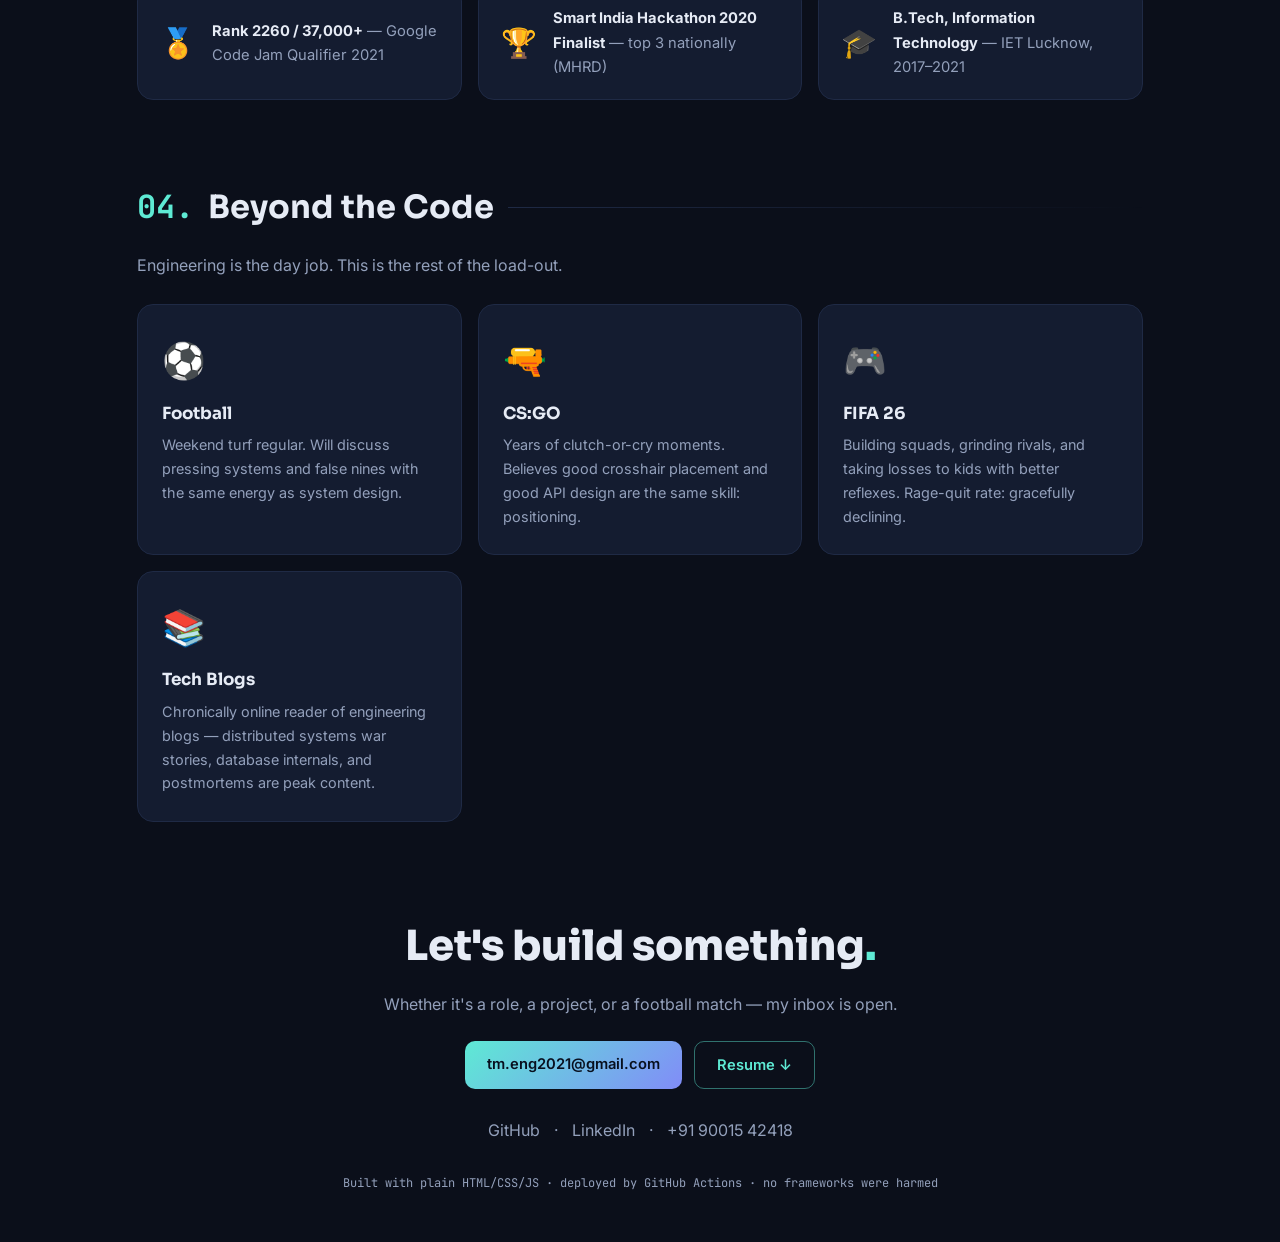
==== commit 9e5dbab0: "Point site downloads at the 5yr PDF names and drop _Final copies." ====
--- a/index.html
+++ b/index.html
@@ -24,7 +24,7 @@
       <a href="#experience">Experience</a>
       <a href="#skills">Skills</a>
       <a href="#beyond">Beyond Code</a>
-      <a href="assets/Tarun_Mittal_Resume.pdf" download="Tarun_Mittal_SSE_Java_PyGoIA_Final.pdf" class="btn btn-small">Resume ↓</a>
+      <a href="assets/Tarun_Mittal_Resume.pdf" download="Tarun_Mittal_SSE_5yr_Java_PyGo_AI.pdf" class="btn btn-small">Resume ↓</a>
     </div>
   </nav>
 
@@ -41,7 +41,7 @@
         agentic Keep/Drop and Ask Iris on ClickHouse. Previously Uber (via EPAM), Masters India, and GeeksforGeeks.
       </p>
       <div class="hero-cta">
-        <a class="btn btn-primary" href="assets/Tarun_Mittal_Resume.pdf" download="Tarun_Mittal_SSE_Java_PyGoIA_Final.pdf">Download Resume</a>
+        <a class="btn btn-primary" href="assets/Tarun_Mittal_Resume.pdf" download="Tarun_Mittal_SSE_5yr_Java_PyGo_AI.pdf">Download Resume</a>
         <a class="btn" href="https://tm-dev-pro.github.io/final-resume/" target="_blank" rel="noopener">All tracks</a>
         <a class="btn" href="https://github.com/TM-DEV-PRO" target="_blank" rel="noopener">GitHub</a>
         <a class="btn" href="https://www.linkedin.com/in/t-mittal/" target="_blank" rel="noopener">LinkedIn</a>
@@ -226,7 +226,7 @@
     <p class="reveal">Whether it's a role, a project, or a football match — my inbox is open.</p>
     <div class="hero-cta reveal">
       <a class="btn btn-primary" href="mailto:tm.eng2021@gmail.com">tm.eng2021@gmail.com</a>
-      <a class="btn" href="assets/Tarun_Mittal_Resume.pdf" download="Tarun_Mittal_SSE_Java_PyGoIA_Final.pdf">Resume ↓</a>
+      <a class="btn" href="assets/Tarun_Mittal_Resume.pdf" download="Tarun_Mittal_SSE_5yr_Java_PyGo_AI.pdf">Resume ↓</a>
     </div>
     <div class="footer-links">
       <a href="https://github.com/TM-DEV-PRO" target="_blank" rel="noopener">GitHub</a>
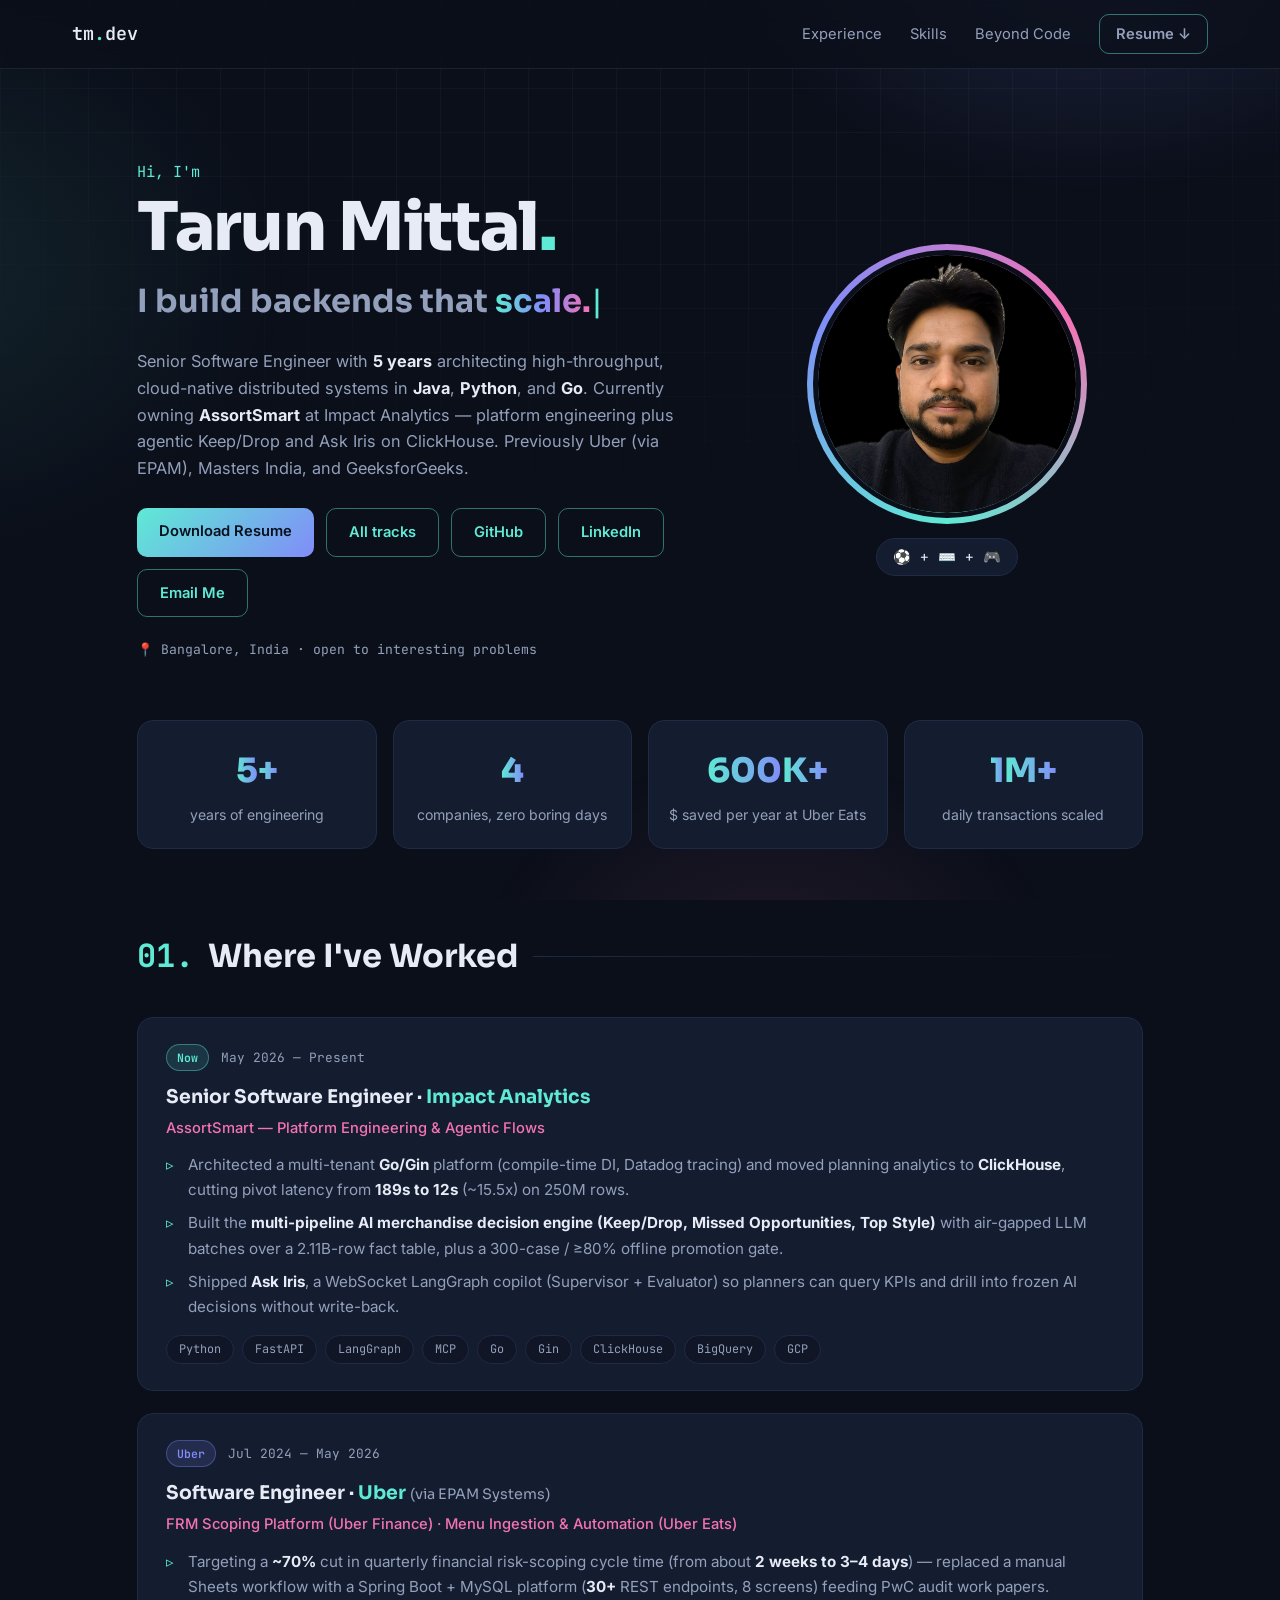
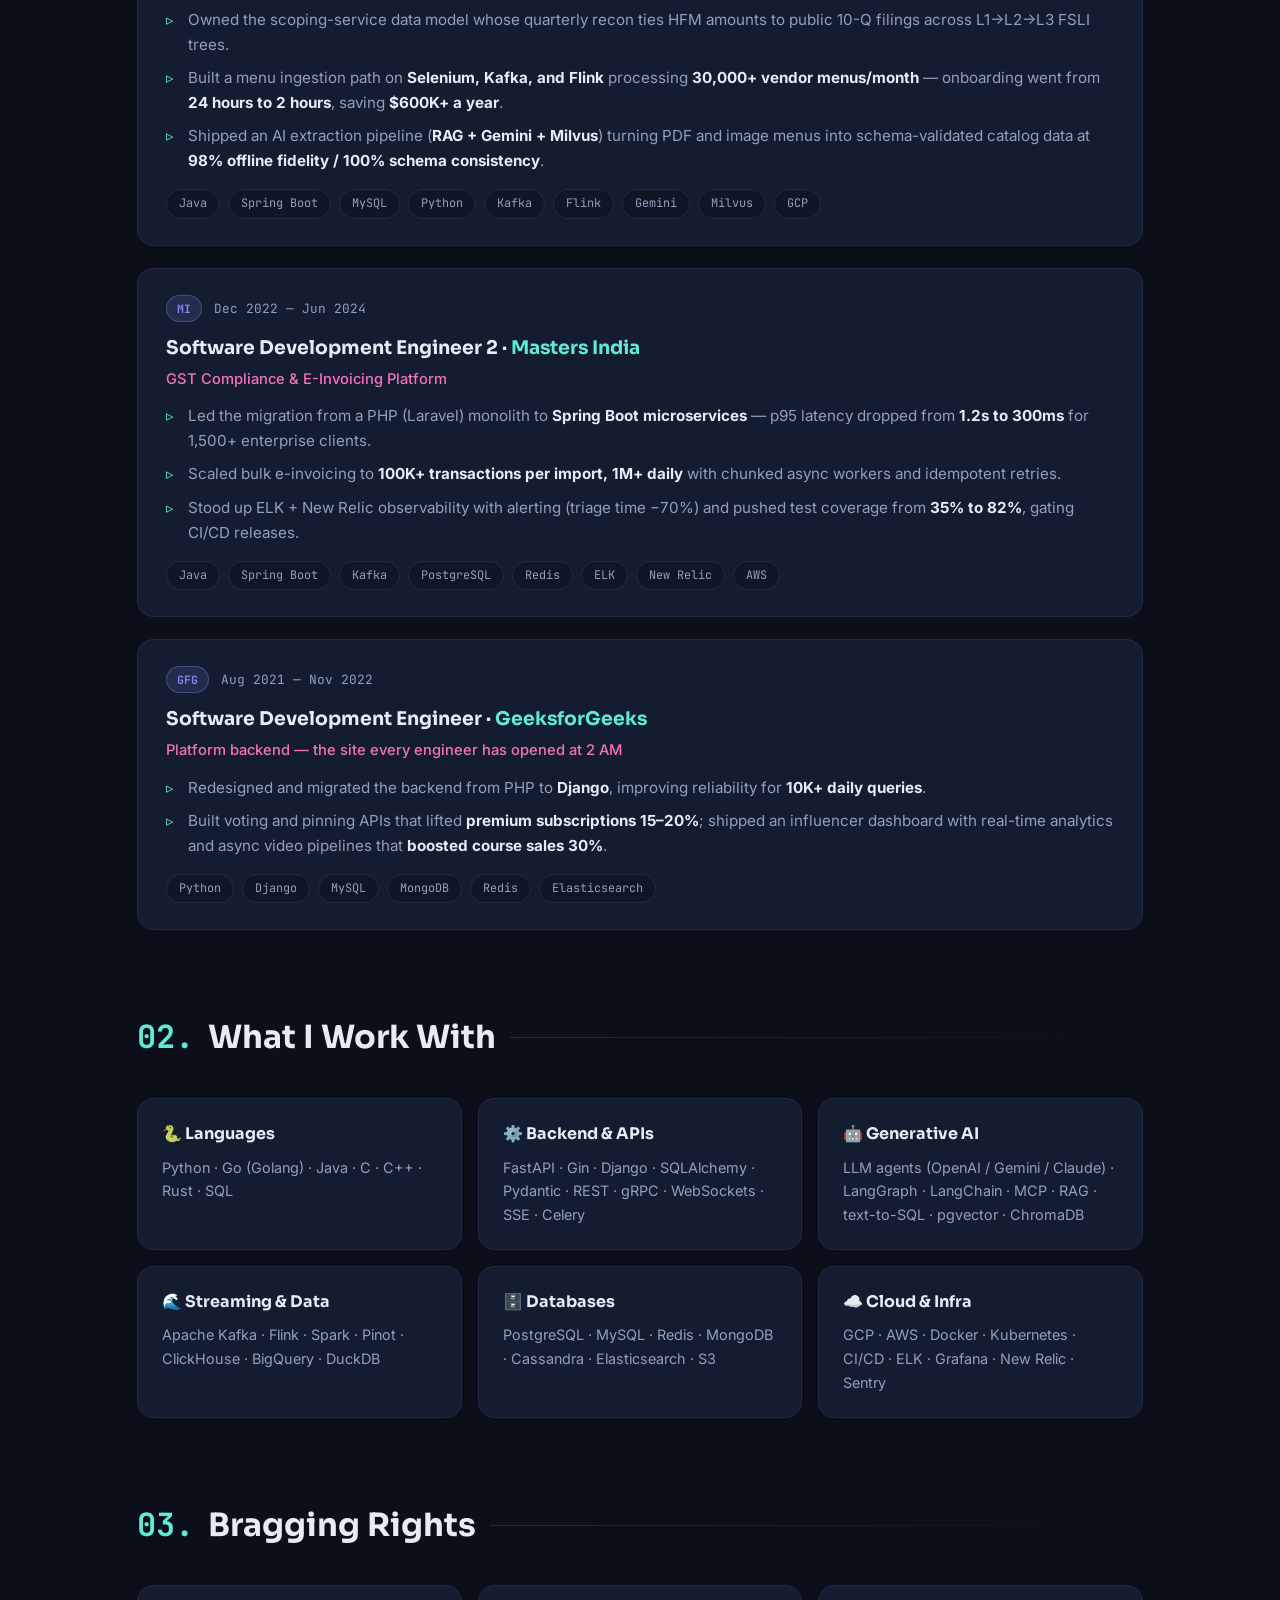
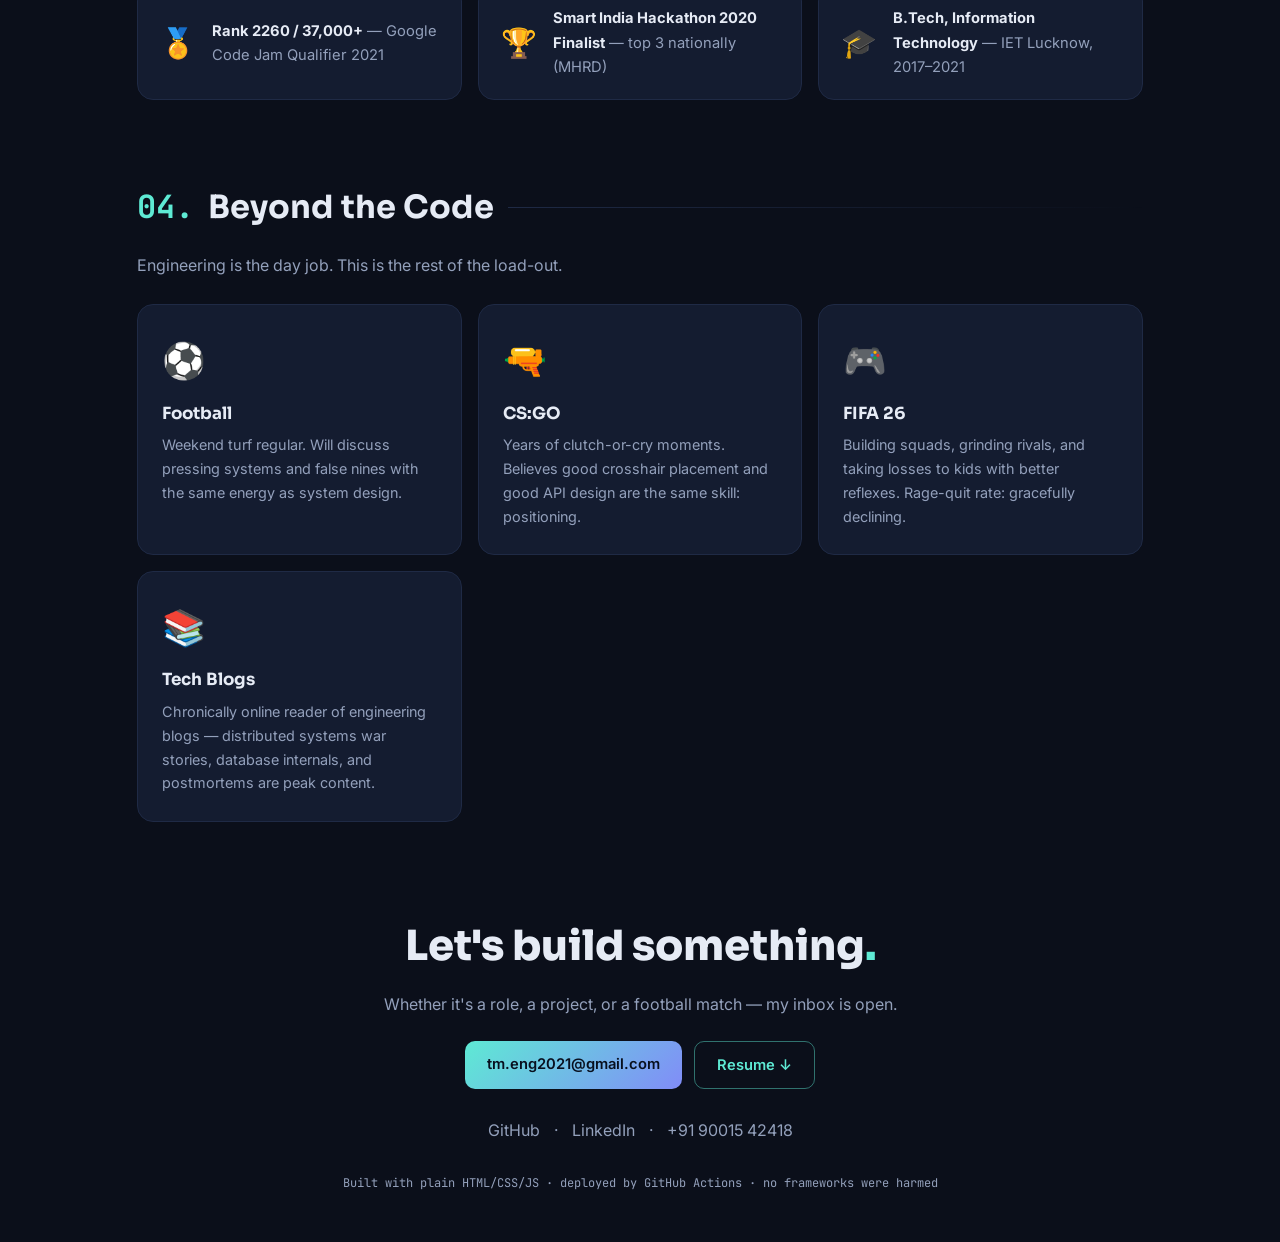
==== commit be53a272: "Sync site downloads and copy with the Generative AI resume refresh. Primary PDF plus track copies no" ====
--- a/index.html
+++ b/index.html
@@ -80,7 +80,7 @@
         <p class="tl-project">AssortSmart — Platform Engineering &amp; Agentic Flows</p>
         <ul>
           <li>Architected a multi-tenant <strong>Go/Gin</strong> platform (compile-time DI, Datadog tracing) and moved planning analytics to <strong>ClickHouse</strong>, cutting pivot latency from <strong>189s to 12s</strong> (~15.5x) on 250M rows.</li>
-          <li>Built the merchandise decision engine (<strong>Keep/Drop</strong>, Missed Opportunities, Top Style) with air-gapped LLM batches over a 2.11B-row fact table, plus a 300-case / ≥80% offline promotion gate.</li>
+          <li>Built the <strong>multi-pipeline AI merchandise decision engine (Keep/Drop, Missed Opportunities, Top Style)</strong> with air-gapped LLM batches over a 2.11B-row fact table, plus a 300-case / ≥80% offline promotion gate.</li>
           <li>Shipped <strong>Ask Iris</strong>, a WebSocket LangGraph copilot (Supervisor + Evaluator) so planners can query KPIs and drill into frozen AI decisions without write-back.</li>
         </ul>
         <div class="chips">
@@ -135,7 +135,7 @@
           <li>Built voting and pinning APIs that lifted <strong>premium subscriptions 15–20%</strong>; shipped an influencer dashboard with real-time analytics and async video pipelines that <strong>boosted course sales 30%</strong>.</li>
         </ul>
         <div class="chips">
-          <span>Python</span><span>Django</span><span>MySQL</span><span>Redis</span><span>Cron</span><span>AWS</span>
+          <span>Python</span><span>Django</span><span>MySQL</span><span>MongoDB</span><span>Redis</span><span>Elasticsearch</span>
         </div>
       </article>
 
@@ -155,7 +155,7 @@
         <p>FastAPI · Gin · Django · SQLAlchemy · Pydantic · REST · gRPC · WebSockets · SSE · Celery</p>
       </div>
       <div class="skill-card reveal">
-        <h5>🤖 AI &amp; Agents</h5>
+        <h5>🤖 Generative AI</h5>
         <p>LLM agents (OpenAI / Gemini / Claude) · LangGraph · LangChain · MCP · RAG · text-to-SQL · pgvector · ChromaDB</p>
       </div>
       <div class="skill-card reveal">
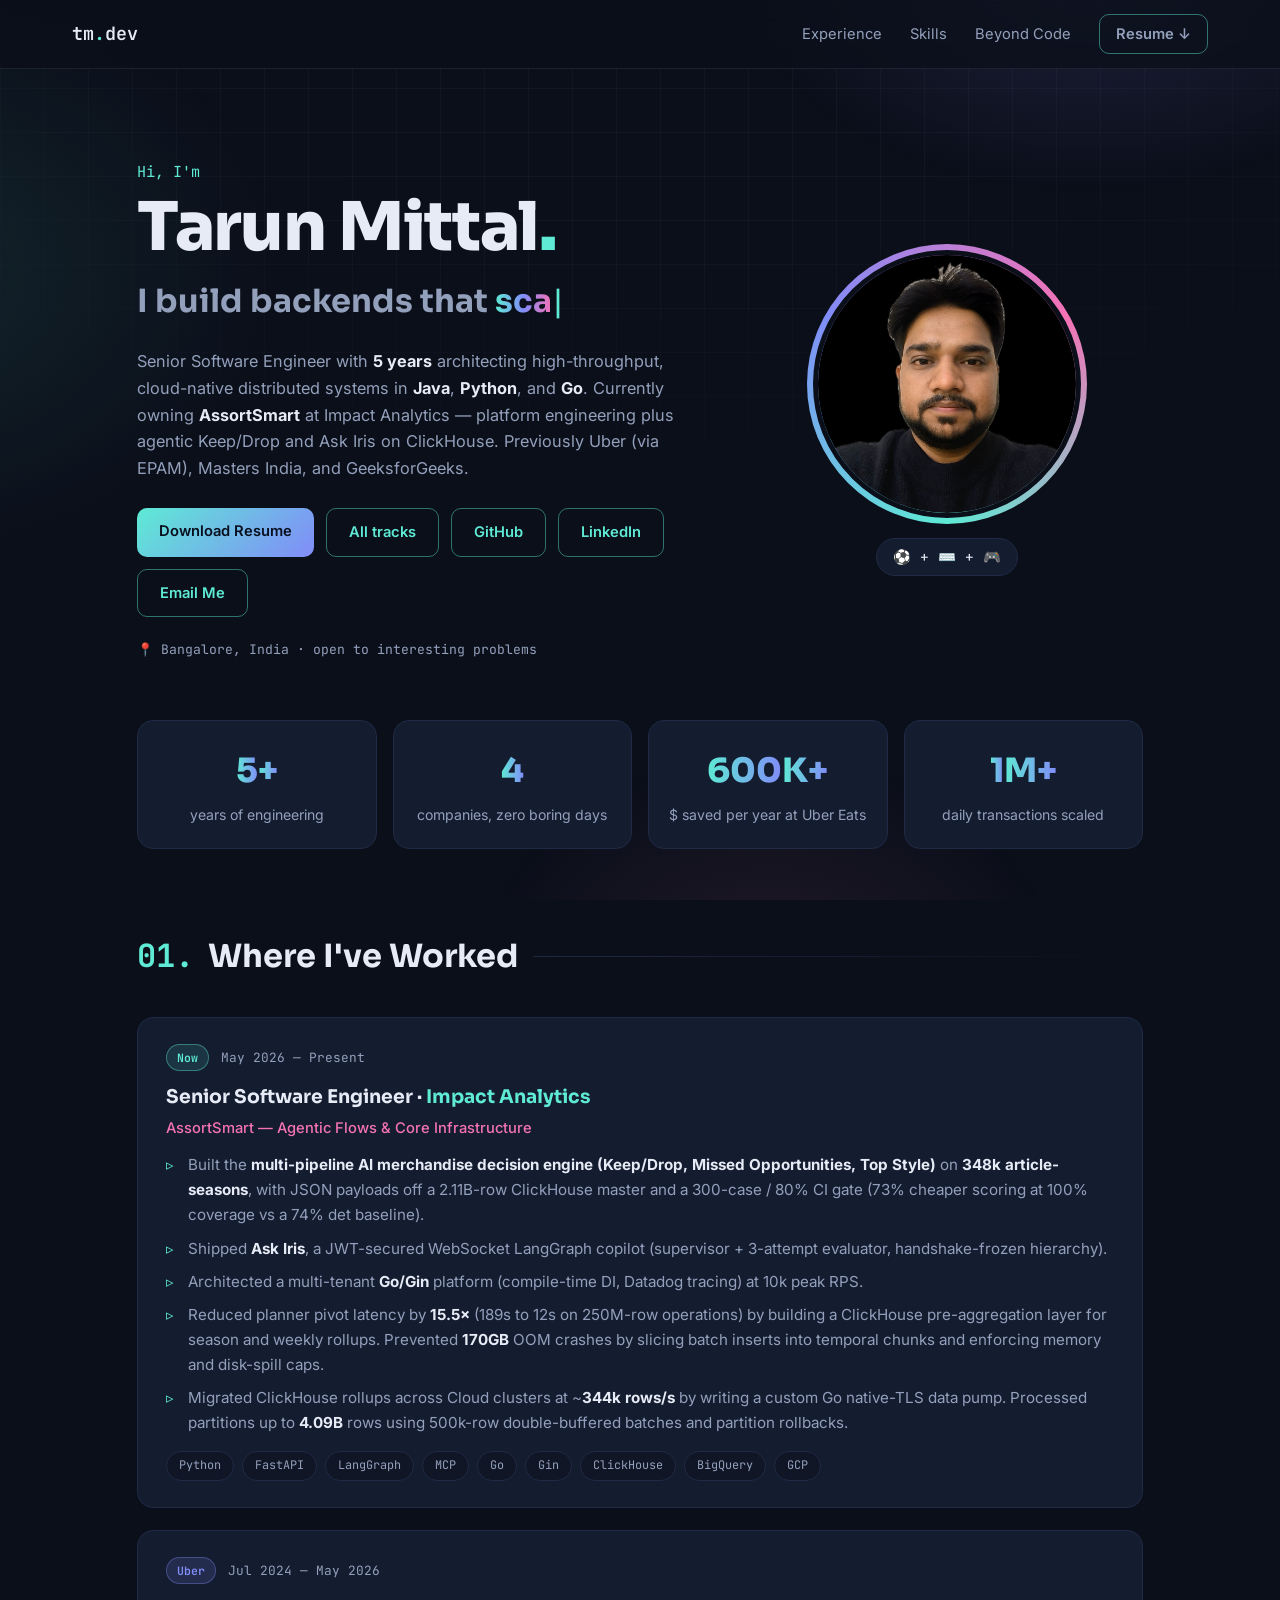
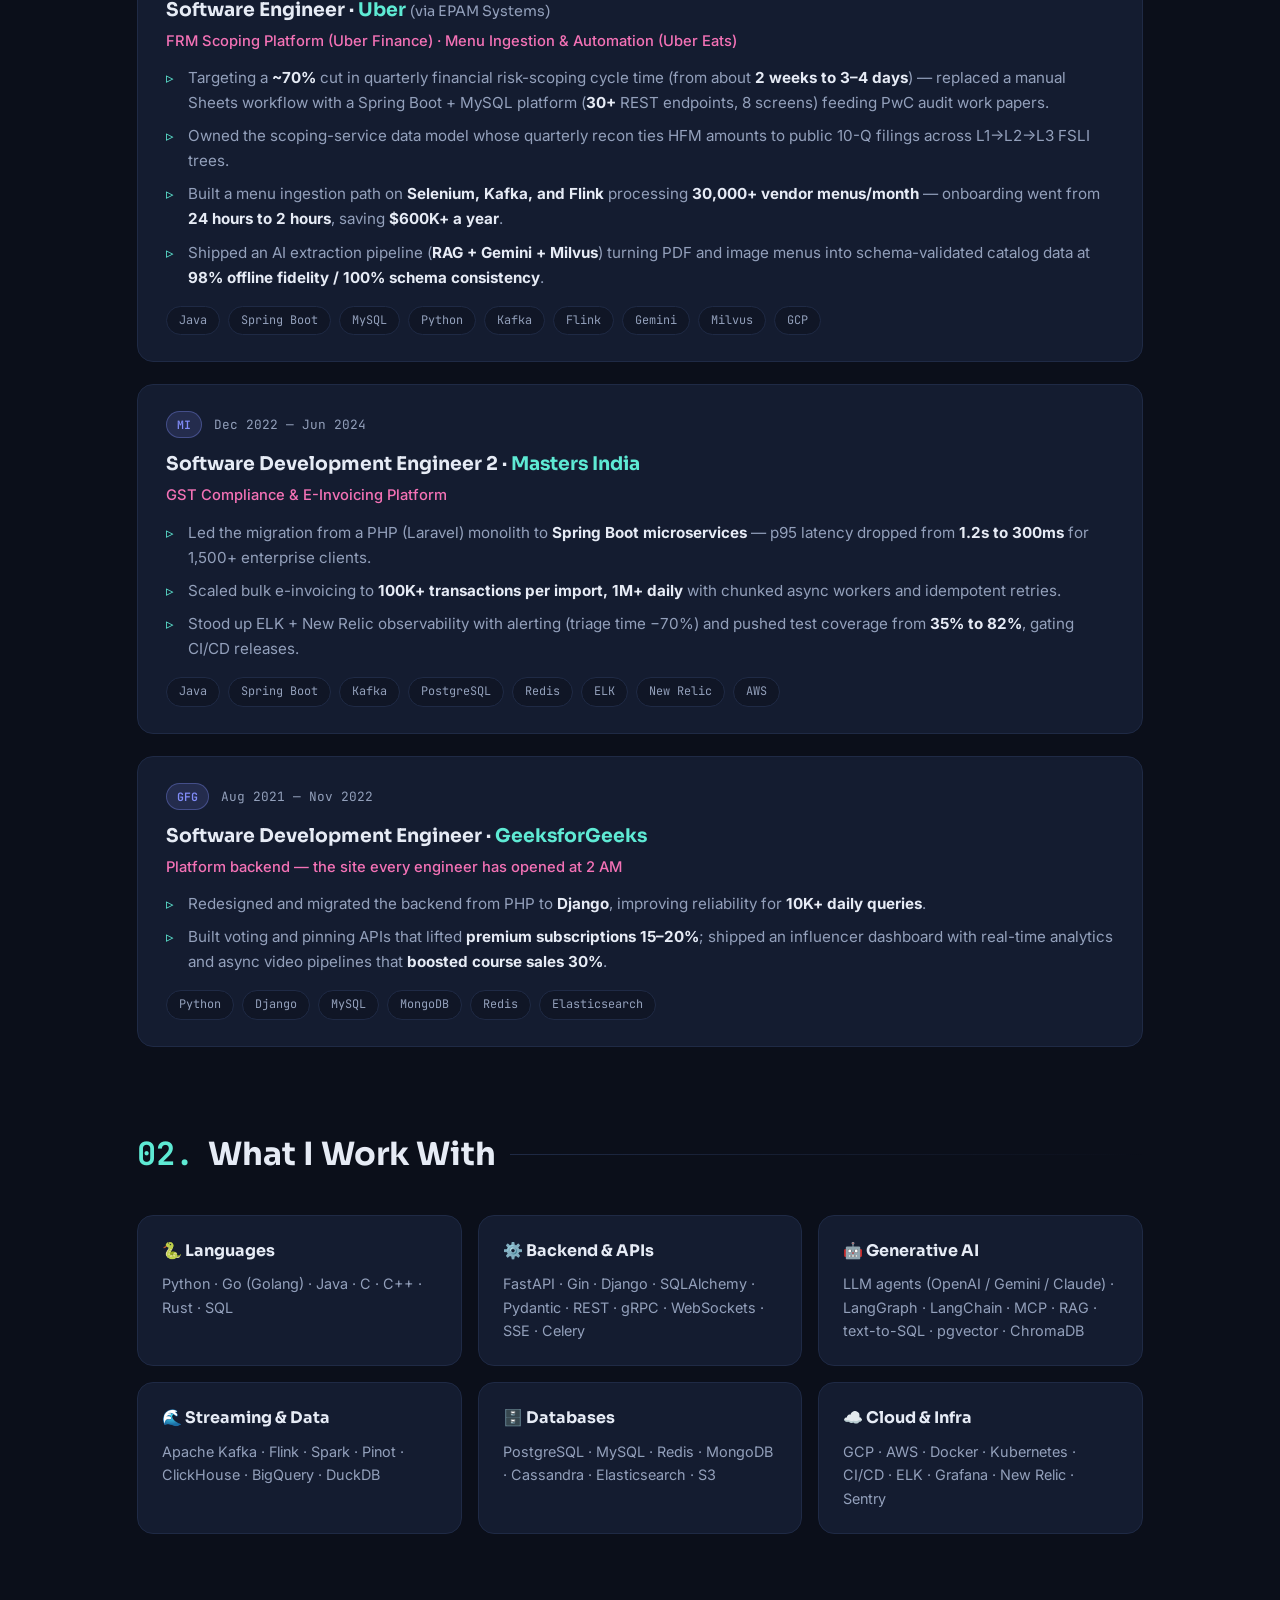
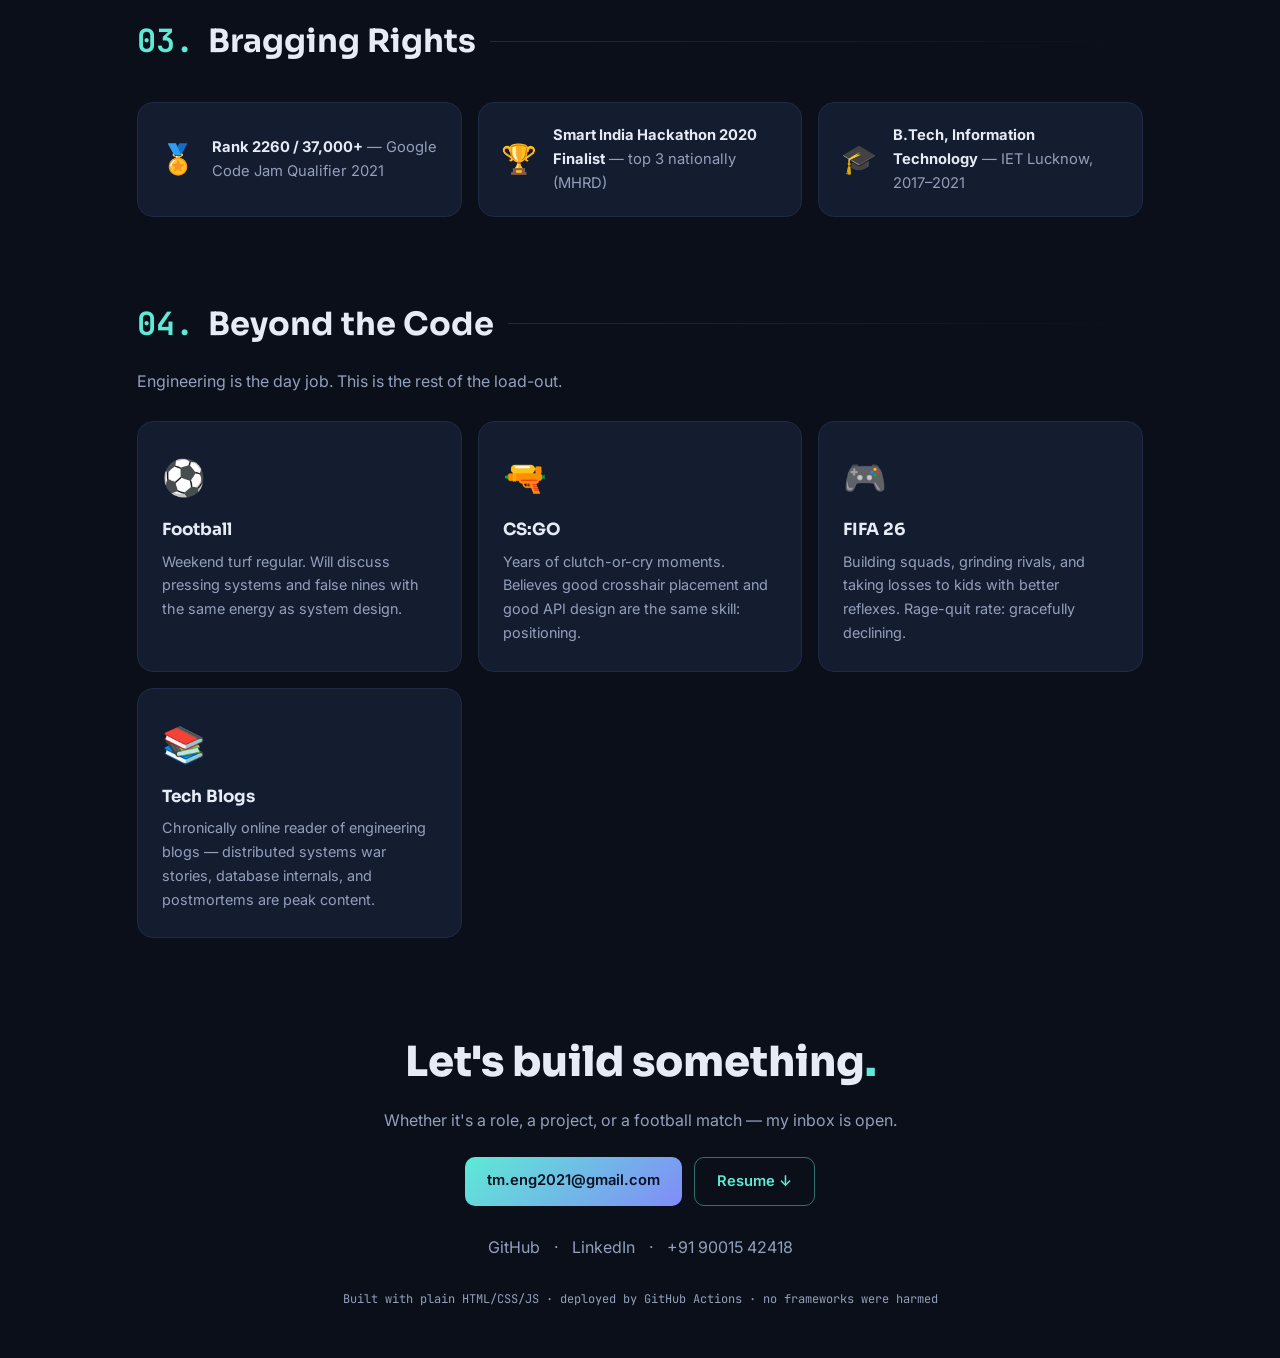
==== commit 8b27b721: "Sync site resume downloads and AssortSmart copy to the new IA bullets." ====
--- a/index.html
+++ b/index.html
@@ -77,11 +77,13 @@
           <span class="mono tl-date">May 2026 — Present</span>
         </div>
         <h4>Senior Software Engineer · <span class="accent">Impact Analytics</span></h4>
-        <p class="tl-project">AssortSmart — Platform Engineering &amp; Agentic Flows</p>
-        <ul>
-          <li>Architected a multi-tenant <strong>Go/Gin</strong> platform (compile-time DI, Datadog tracing) and moved planning analytics to <strong>ClickHouse</strong>, cutting pivot latency from <strong>189s to 12s</strong> (~15.5x) on 250M rows.</li>
-          <li>Built the <strong>multi-pipeline AI merchandise decision engine (Keep/Drop, Missed Opportunities, Top Style)</strong> with air-gapped LLM batches over a 2.11B-row fact table, plus a 300-case / ≥80% offline promotion gate.</li>
-          <li>Shipped <strong>Ask Iris</strong>, a WebSocket LangGraph copilot (Supervisor + Evaluator) so planners can query KPIs and drill into frozen AI decisions without write-back.</li>
+        <p class="tl-project">AssortSmart — Agentic Flows &amp; Core Infrastructure</p>
+        <ul>
+          <li>Built the <strong>multi-pipeline AI merchandise decision engine (Keep/Drop, Missed Opportunities, Top Style)</strong> on <strong>348k article-seasons</strong>, with JSON payloads off a 2.11B-row ClickHouse master and a 300-case / 80% CI gate (73% cheaper scoring at 100% coverage vs a 74% det baseline).</li>
+          <li>Shipped <strong>Ask Iris</strong>, a JWT-secured WebSocket LangGraph copilot (supervisor + 3-attempt evaluator, handshake-frozen hierarchy).</li>
+          <li>Architected a multi-tenant <strong>Go/Gin</strong> platform (compile-time DI, Datadog tracing) at 10k peak RPS.</li>
+          <li>Reduced planner pivot latency by <strong>15.5×</strong> (189s to 12s on 250M-row operations) by building a ClickHouse pre-aggregation layer for season and weekly rollups. Prevented <strong>170GB</strong> OOM crashes by slicing batch inserts into temporal chunks and enforcing memory and disk-spill caps.</li>
+          <li>Migrated ClickHouse rollups across Cloud clusters at ~<strong>344k rows/s</strong> by writing a custom Go native-TLS data pump. Processed partitions up to <strong>4.09B</strong> rows using 500k-row double-buffered batches and partition rollbacks.</li>
         </ul>
         <div class="chips">
           <span>Python</span><span>FastAPI</span><span>LangGraph</span><span>MCP</span><span>Go</span><span>Gin</span><span>ClickHouse</span><span>BigQuery</span><span>GCP</span>
